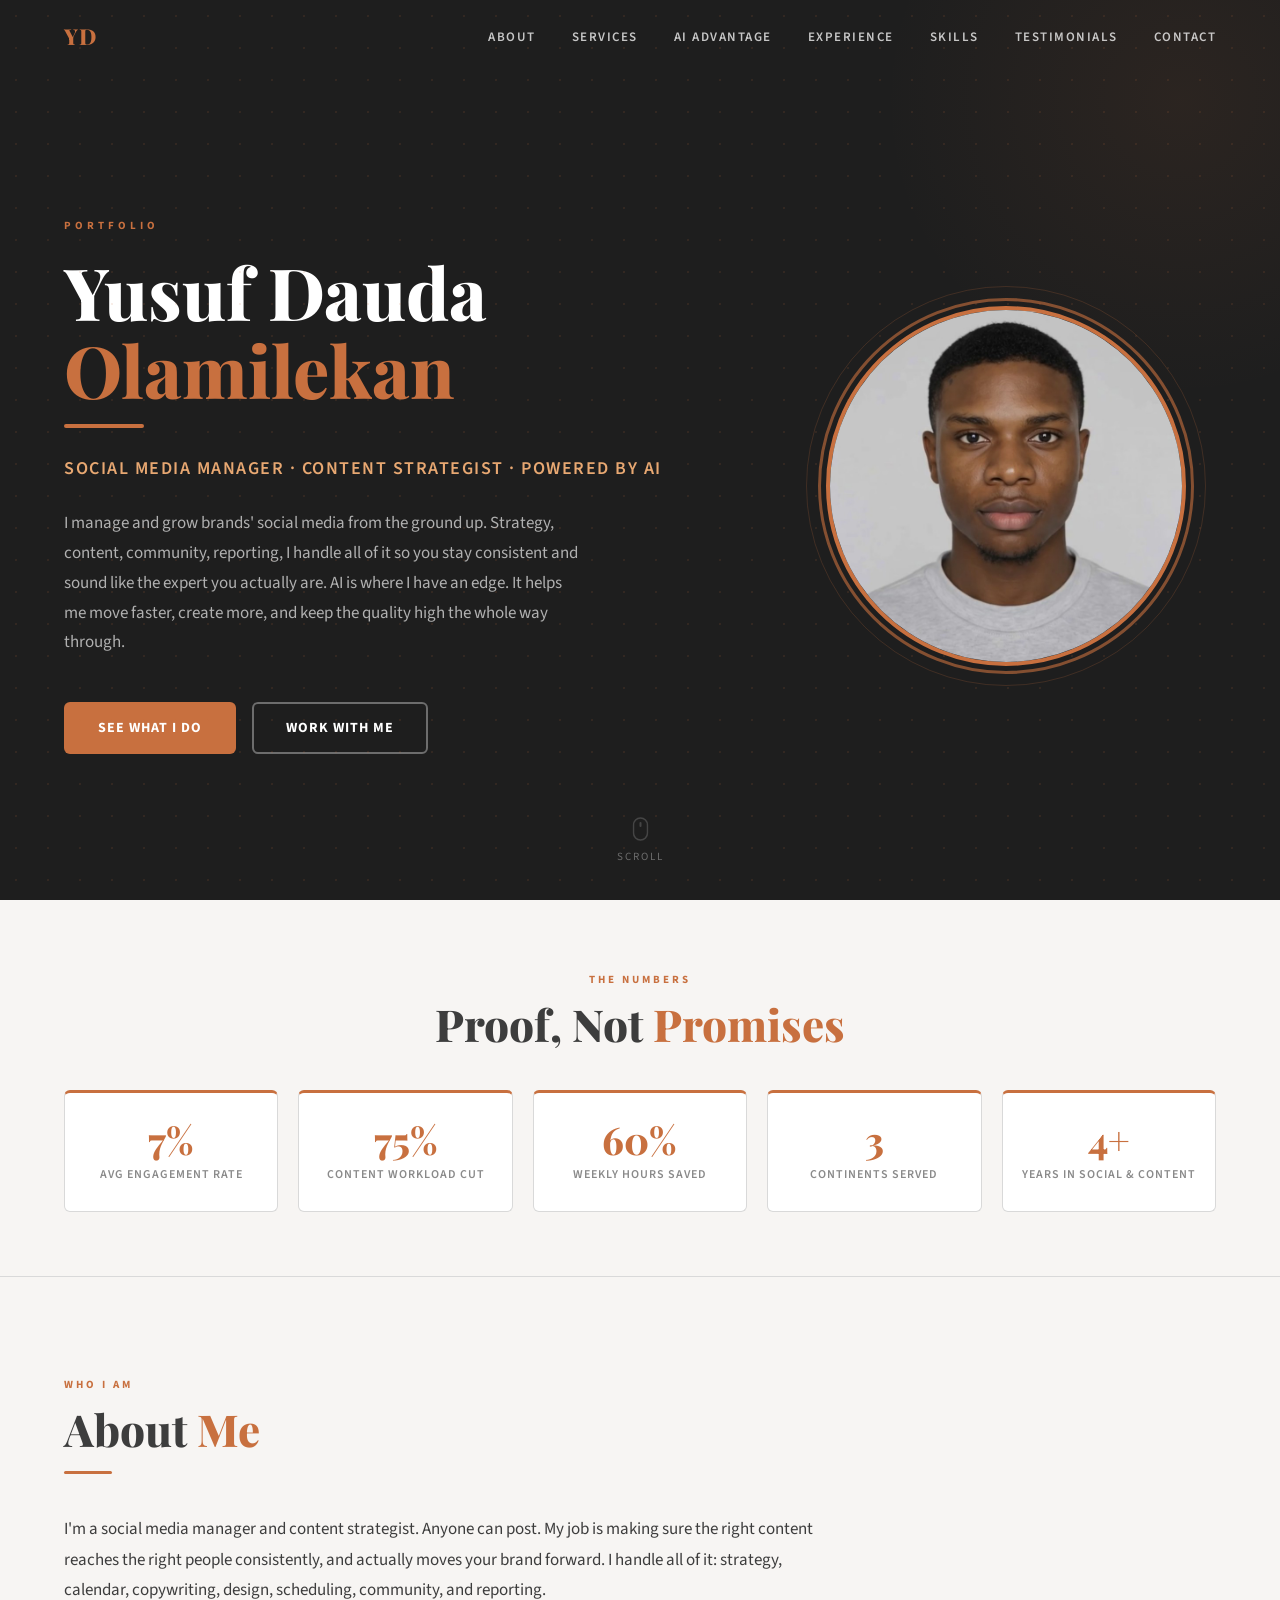
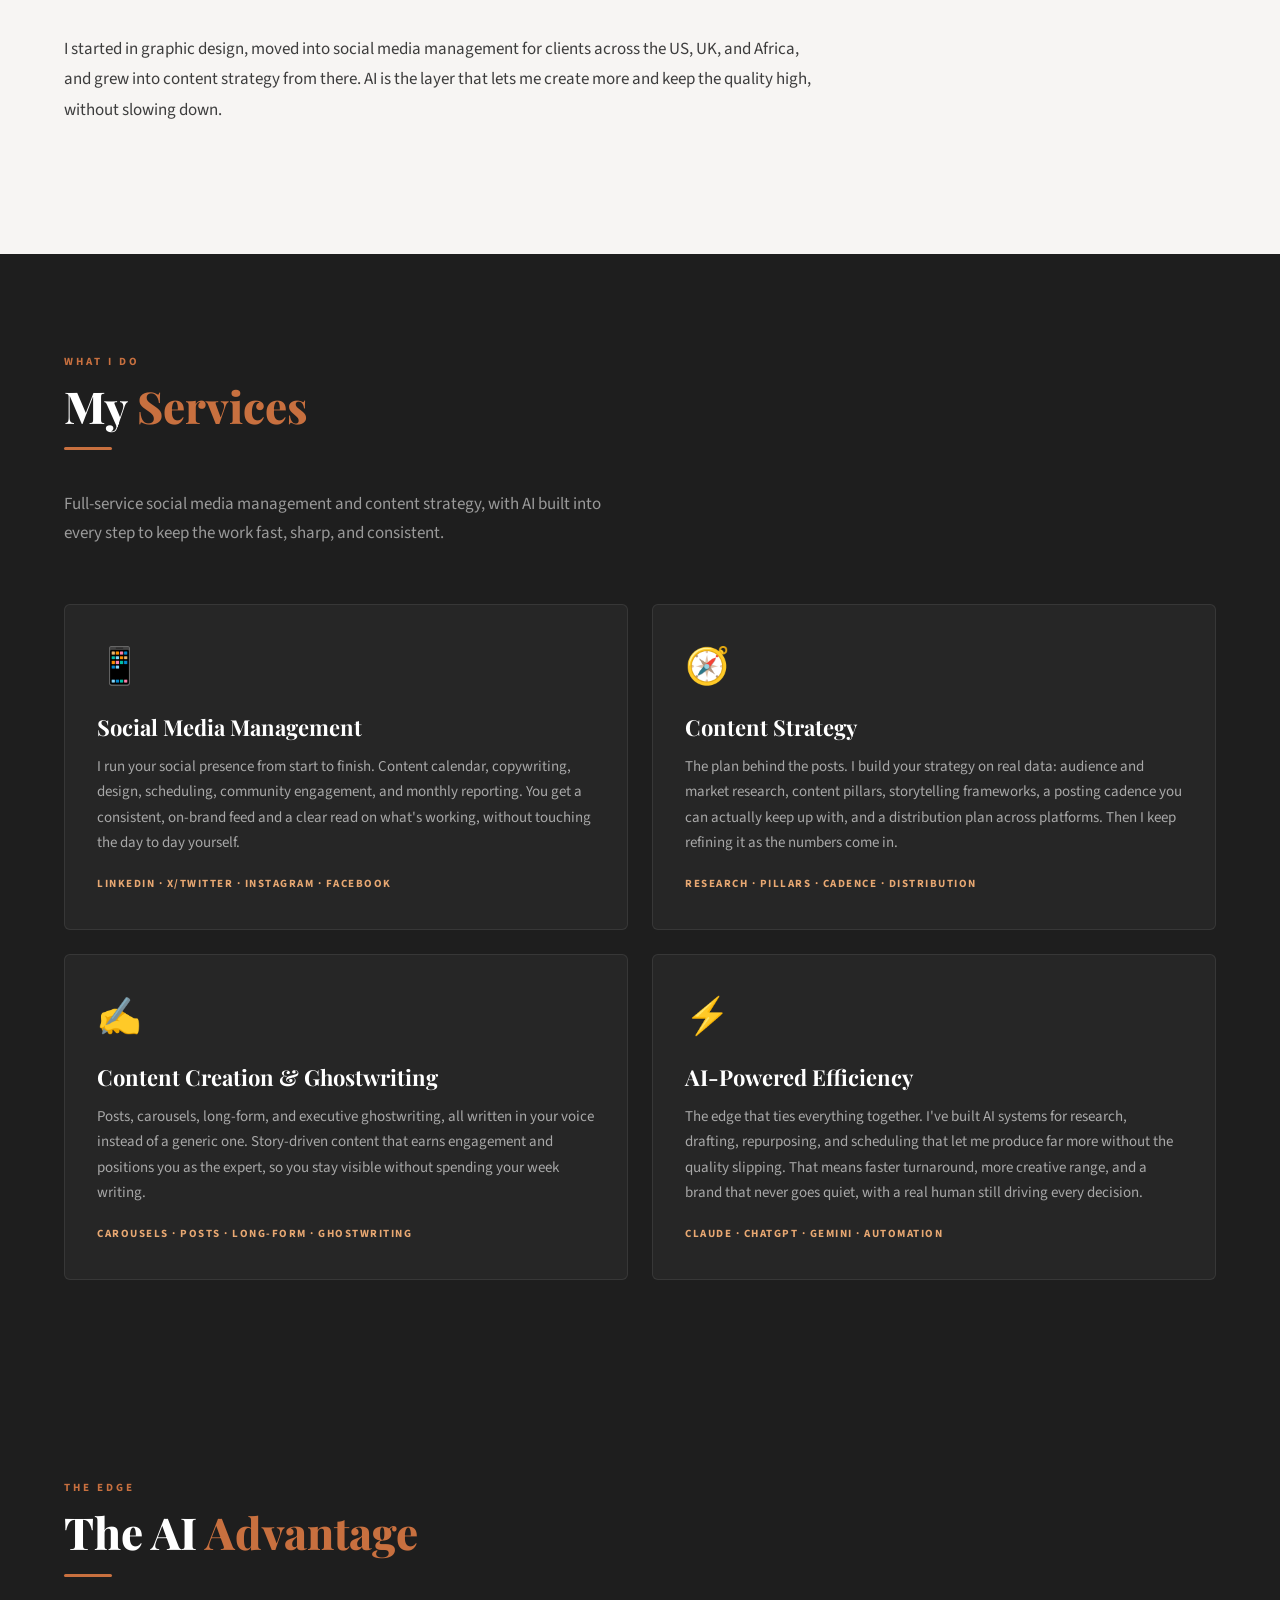
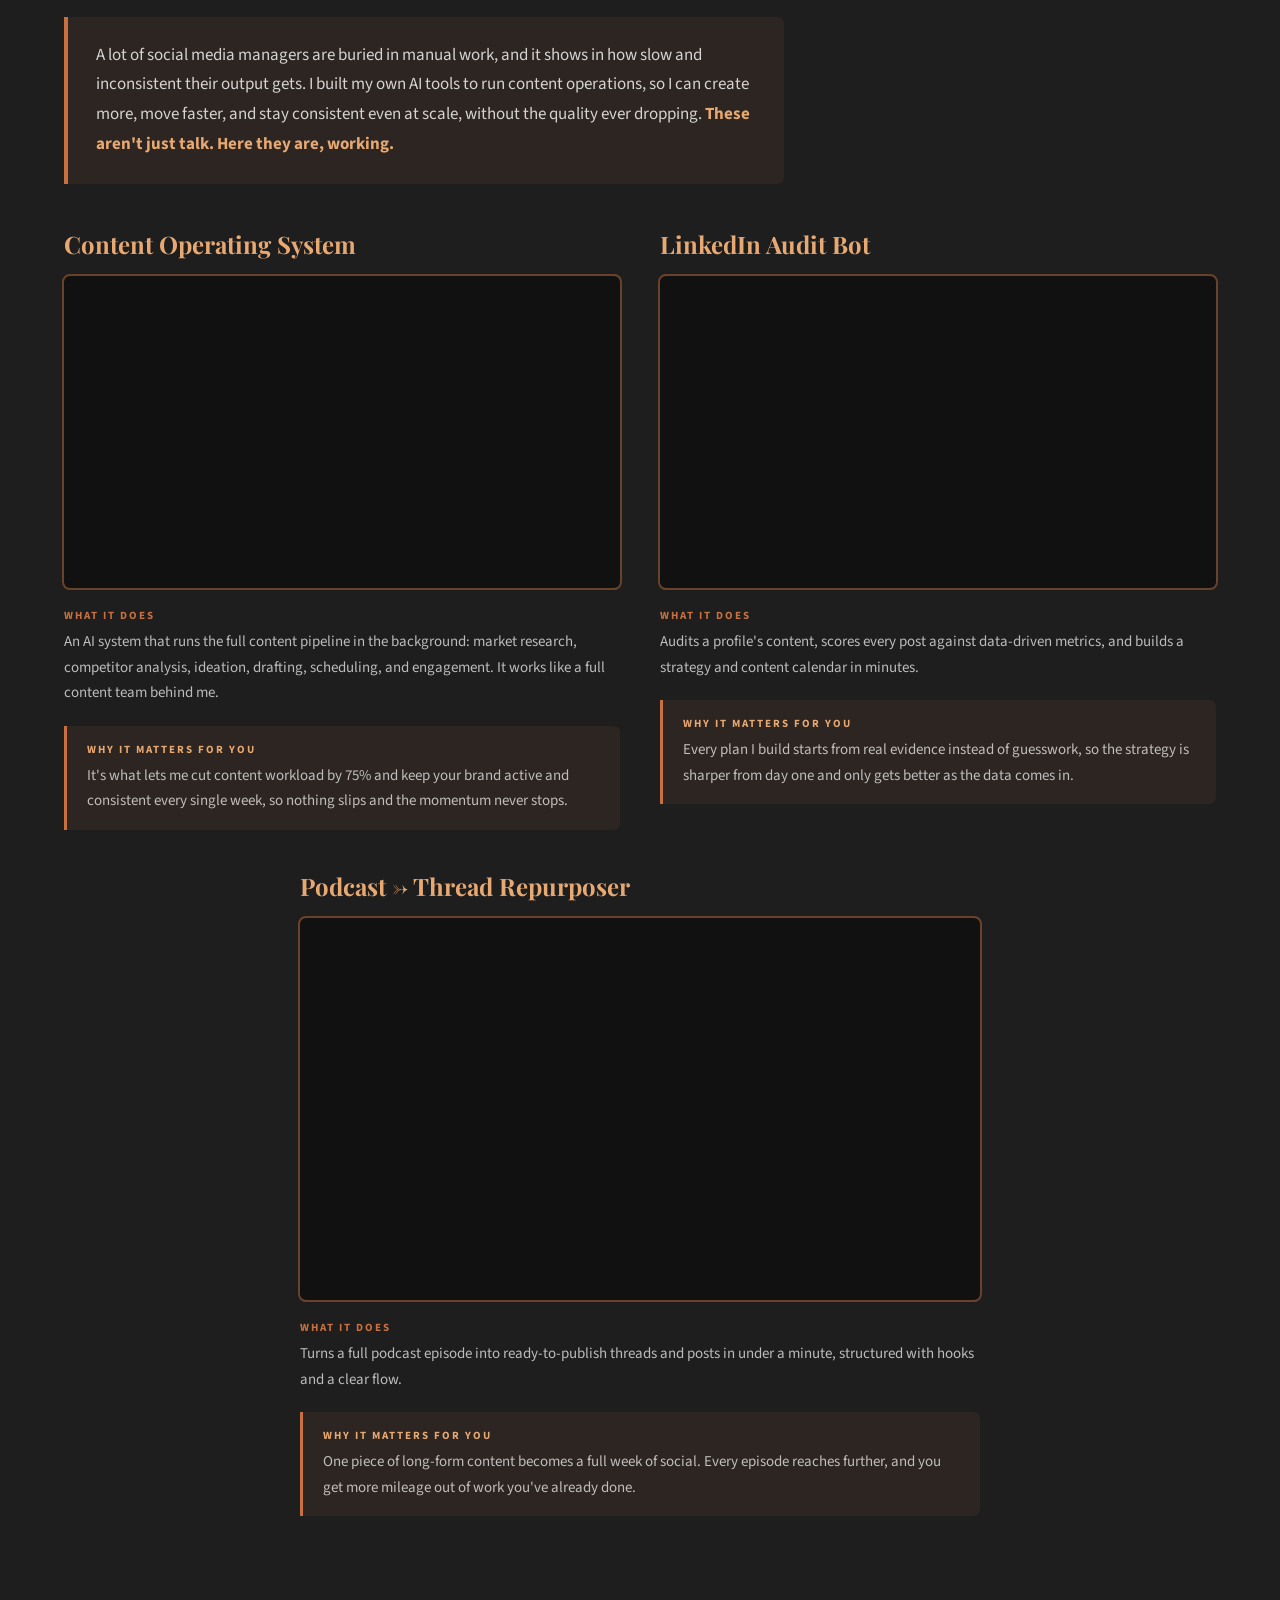
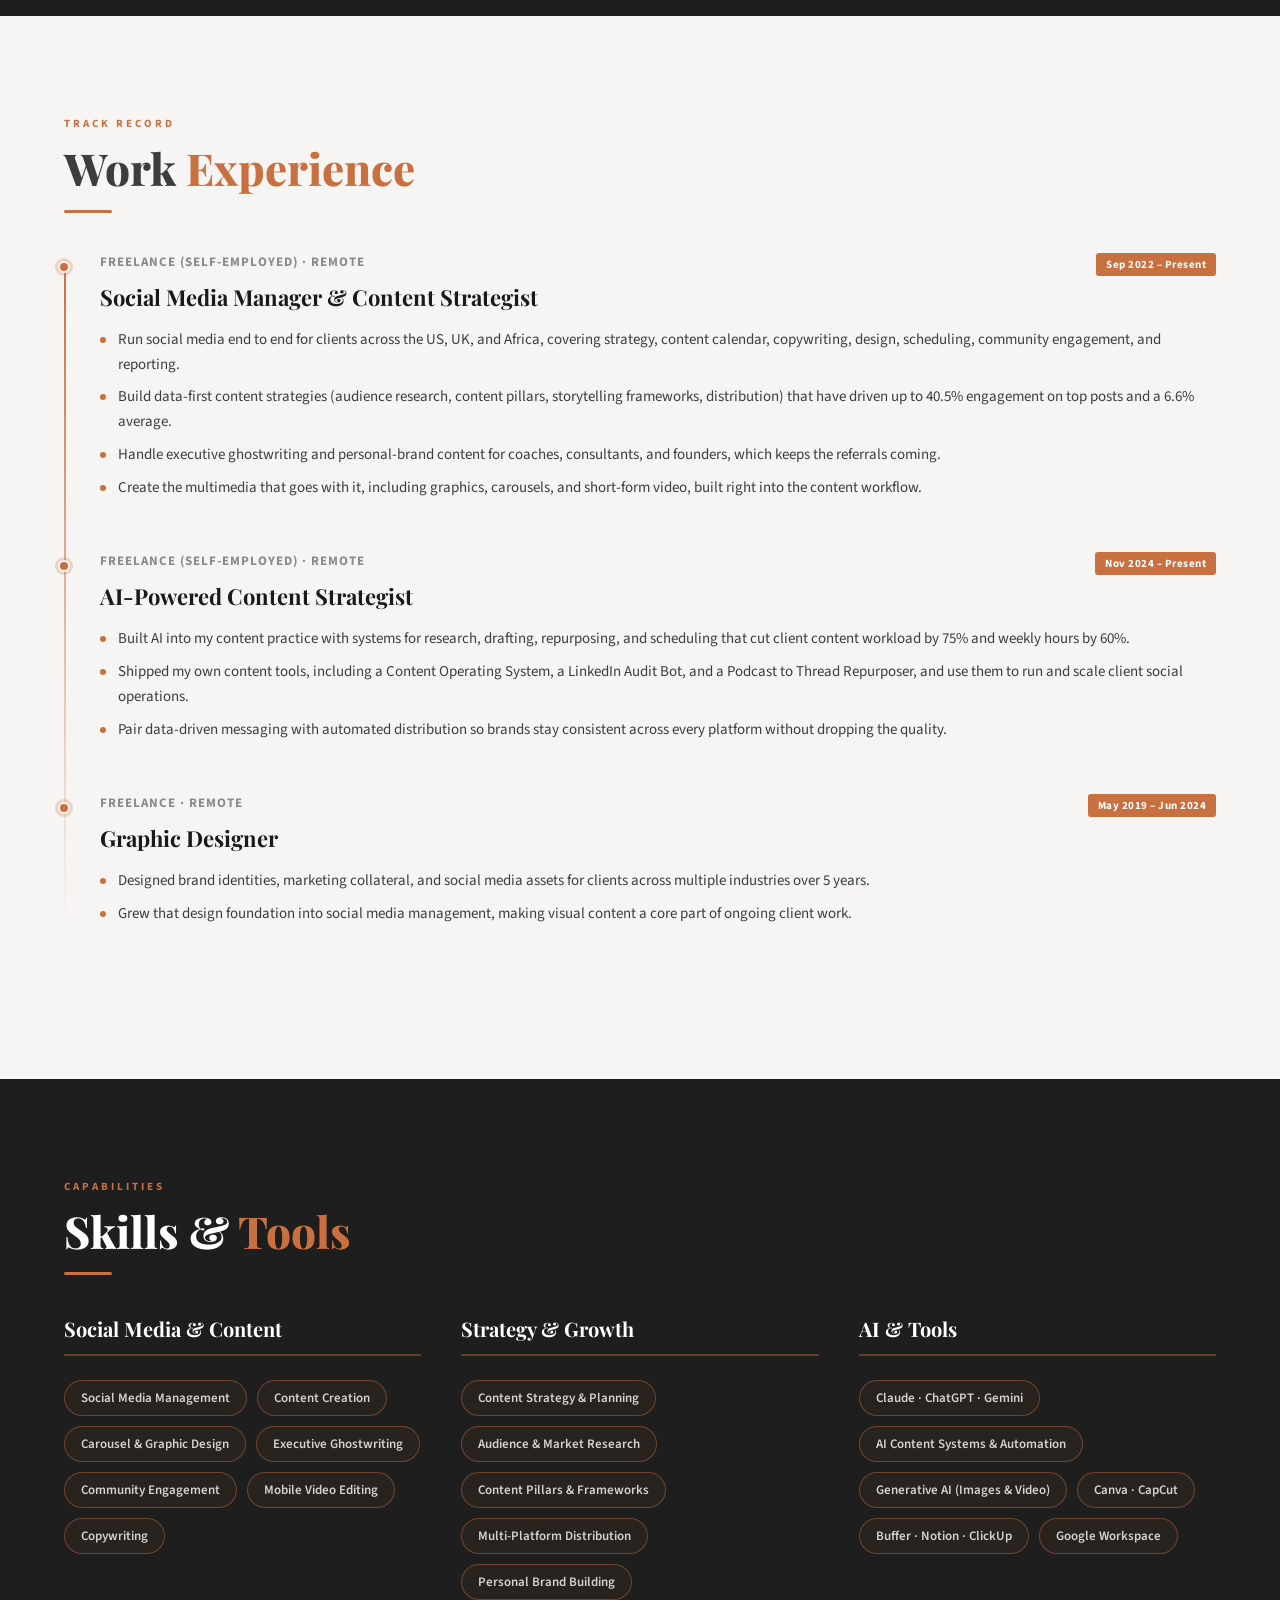
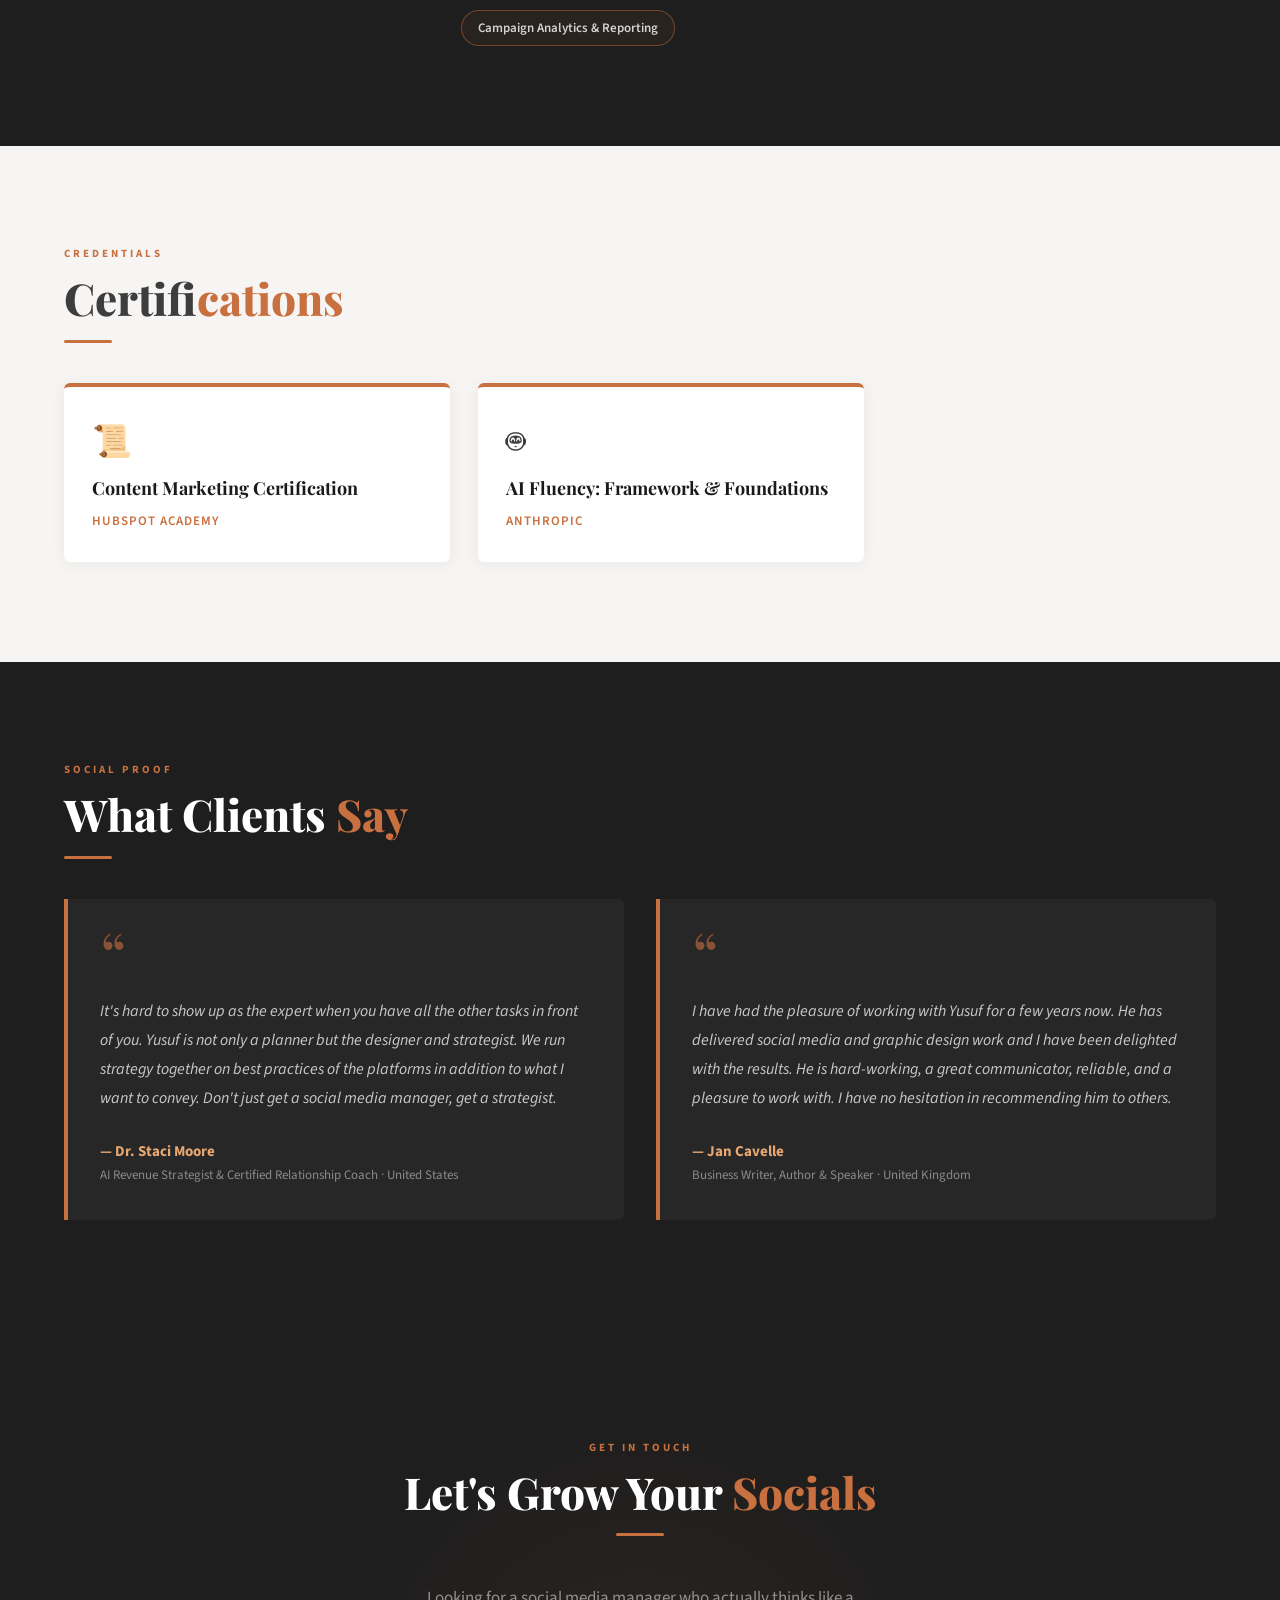
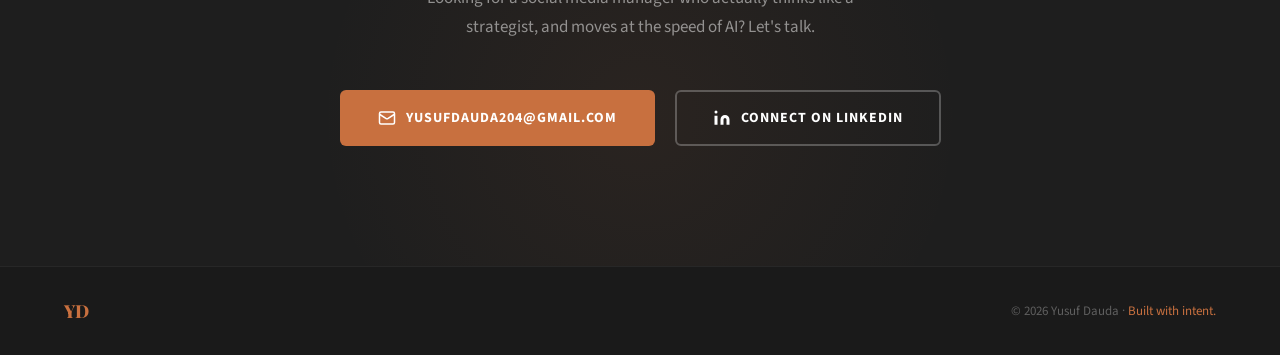
==== smm/index.html @ ff49d6d0 "Add SMM & Content Strategist portfolio variant (/smm) Second, self-contained portfolio that leads wi" ====
<!DOCTYPE html>
<html lang="en">
<head>
  <meta charset="UTF-8" />
  <meta name="viewport" content="width=device-width, initial-scale=1.0" />
  <meta name="description" content="Yusuf Dauda — Social Media Manager &amp; Content Strategist. I manage and grow brands' social media from strategy to content to community. AI is my edge for speed, output, and creativity, without ever cutting corners on quality." />
  <title>Yusuf Dauda — Social Media Manager &amp; Content Strategist</title>

  <!-- Open Graph / Social Media Preview -->
  <!-- TODO: replace <NEW-LINK> with the new Vercel URL once the project is deployed -->
  <meta property="og:type"        content="website" />
  <meta property="og:url"         content="https://<NEW-LINK>.vercel.app/" />
  <meta property="og:title"       content="Yusuf Dauda — Social Media Manager &amp; Content Strategist" />
  <meta property="og:description" content="I manage and grow brands' social media from strategy to content to community. AI is my edge for speed, output, and creativity, without ever cutting corners on quality." />
  <meta property="og:image"       content="https://<NEW-LINK>.vercel.app/assets/img/yusuf-portrait.jpg" />

  <!-- Twitter / X Card -->
  <meta name="twitter:card"        content="summary_large_image" />
  <meta name="twitter:url"         content="https://<NEW-LINK>.vercel.app/" />
  <meta name="twitter:title"       content="Yusuf Dauda — Social Media Manager &amp; Content Strategist" />
  <meta name="twitter:description" content="I manage and grow brands' social media from strategy to content to community. AI is my edge for speed, output, and creativity, without ever cutting corners on quality." />
  <meta name="twitter:image"       content="https://<NEW-LINK>.vercel.app/assets/img/yusuf-portrait.jpg" />

  <link rel="stylesheet" href="css/style.css" />
</head>
<body>

<!-- ================================================================
     NAVIGATION
     ================================================================ -->
<nav class="nav" id="nav">
  <div class="nav__inner">
    <a href="#hero" class="nav__logo">YD</a>

    <ul class="nav__links">
      <li><a href="#about"         data-section="about">About</a></li>
      <li><a href="#services"      data-section="services">Services</a></li>
      <li><a href="#ai-advantage"  data-section="ai-advantage">AI Advantage</a></li>
      <li><a href="#experience"    data-section="experience">Experience</a></li>
      <li><a href="#skills"        data-section="skills">Skills</a></li>
      <li><a href="#testimonials"  data-section="testimonials">Testimonials</a></li>
      <li><a href="#contact"       data-section="contact">Contact</a></li>
    </ul>

    <div class="nav__hamburger" id="hamburger" aria-label="Open menu">
      <span></span><span></span><span></span>
    </div>
  </div>
</nav>

<!-- Mobile nav overlay -->
<div class="nav__mobile" id="mobileNav">
  <a href="#about"        class="mobile-link">About</a>
  <a href="#services"     class="mobile-link">Services</a>
  <a href="#ai-advantage" class="mobile-link">AI Advantage</a>
  <a href="#experience"   class="mobile-link">Experience</a>
  <a href="#skills"       class="mobile-link">Skills</a>
  <a href="#testimonials" class="mobile-link">Testimonials</a>
  <a href="#contact"      class="mobile-link">Contact</a>
</div>


<!-- ================================================================
     HERO
     ================================================================ -->
<section id="hero" class="hero">
  <div class="hero__inner">

    <!-- Text -->
    <div class="hero__text">
      <p class="hero__label">Portfolio</p>

      <h1 class="hero__name">
        Yusuf Dauda<br>
        <span class="accent">Olamilekan</span>
      </h1>
      <span class="hero__name-line"></span>

      <p class="hero__tagline">Social Media Manager &middot; Content Strategist &middot; Powered by AI</p>

      <p class="hero__bio">
        I manage and grow brands' social media from the ground up. Strategy, content,
        community, reporting, I handle all of it so you stay consistent and sound like
        the expert you actually are. AI is where I have an edge. It helps me move faster,
        create more, and keep the quality high the whole way through.
      </p>

      <div class="hero__ctas">
        <a href="#services" class="btn btn--primary">See What I Do</a>
        <a href="#contact"  class="btn btn--outline">Work With Me</a>
      </div>
    </div>

    <!-- Photo -->
    <div class="hero__photo-wrap">
      <div class="hero__photo-ring">
        <img
          src="assets/img/yusuf-portrait.jpg"
          alt="Yusuf Dauda — Social Media Manager &amp; Content Strategist"
          class="hero__photo"
        />
      </div>
    </div>

  </div>

  <!-- Scroll hint -->
  <div class="hero__scroll-hint">
    <svg width="16" height="24" viewBox="0 0 16 24" fill="none">
      <rect x="1" y="1" width="14" height="22" rx="7" stroke="currentColor" stroke-width="1.5"/>
      <rect x="7" y="5" width="2" height="5" rx="1" fill="currentColor"/>
    </svg>
    <span>Scroll</span>
  </div>
</section>


<!-- ================================================================
     RESULTS BAND
     ================================================================ -->
<section class="results-band">
  <div class="container">

    <div class="results-band__intro fade-in">
      <p class="section-label" style="text-align:center;">The Numbers</p>
      <h2 class="section-heading" style="text-align:center;">Proof, Not <span class="accent">Promises</span></h2>
    </div>

    <div class="results-band__grid fade-in delay-1">
      <div class="stat-card">
        <div class="stat-card__number">6.6%</div>
        <div class="stat-card__label">Avg Engagement Rate</div>
      </div>
      <div class="stat-card">
        <div class="stat-card__number">75%</div>
        <div class="stat-card__label">Content Workload Cut</div>
      </div>
      <div class="stat-card">
        <div class="stat-card__number">60%</div>
        <div class="stat-card__label">Weekly Hours Saved</div>
      </div>
      <div class="stat-card">
        <div class="stat-card__number">3</div>
        <div class="stat-card__label">Continents Served</div>
      </div>
      <div class="stat-card">
        <div class="stat-card__number">4+</div>
        <div class="stat-card__label">Years in Social &amp; Content</div>
      </div>
    </div>

  </div>
</section>


<!-- ================================================================
     ABOUT ME
     ================================================================ -->
<section id="about" class="section section--light">
  <div class="container">

    <p class="section-label fade-in">Who I Am</p>
    <h2 class="section-heading fade-in delay-1">About <span class="accent">Me</span></h2>
    <div class="accent-rule fade-in delay-2"></div>

    <div class="about__intro fade-in delay-1">
      <p class="about__bio">
        I'm a social media manager and content strategist. Anyone can post. My job is making sure
        the right content reaches the right people consistently, and actually moves your brand
        forward. I handle all of it: strategy, calendar, copywriting, design, scheduling, community,
        and reporting.
      </p>
      <p class="about__bio">
        I started in graphic design, moved into social media management for clients across the US,
        UK, and Africa, and grew into content strategy from there. AI is the layer that lets me
        create more and keep the quality high, without slowing down.
      </p>
    </div>
  </div>
</section>


<!-- ================================================================
     SERVICES
     ================================================================ -->
<section id="services" class="section section--dark">
  <div class="container">

    <p class="section-label fade-in">What I Do</p>
    <h2 class="section-heading fade-in delay-1">My <span class="accent">Services</span></h2>
    <div class="accent-rule fade-in delay-2"></div>
    <p class="section-subhead fade-in delay-2">
      Full-service social media management and content strategy, with AI built into every step
      to keep the work fast, sharp, and consistent.
    </p>

    <div class="services__grid">

      <div class="service-card fade-in delay-1">
        <span class="service-card__icon">📱</span>
        <h3 class="service-card__title">Social Media Management</h3>
        <p class="service-card__desc">
          I run your social presence from start to finish. Content calendar, copywriting, design,
          scheduling, community engagement, and monthly reporting. You get a consistent, on-brand
          feed and a clear read on what's working, without touching the day to day yourself.
        </p>
        <span class="service-card__tag">LinkedIn · X/Twitter · Instagram · Facebook</span>
      </div>

      <div class="service-card fade-in delay-2">
        <span class="service-card__icon">🧭</span>
        <h3 class="service-card__title">Content Strategy</h3>
        <p class="service-card__desc">
          The plan behind the posts. I build your strategy on real data: audience and market
          research, content pillars, storytelling frameworks, a posting cadence you can actually
          keep up with, and a distribution plan across platforms. Then I keep refining it as the
          numbers come in.
        </p>
        <span class="service-card__tag">Research · Pillars · Cadence · Distribution</span>
      </div>

      <div class="service-card fade-in delay-3">
        <span class="service-card__icon">✍️</span>
        <h3 class="service-card__title">Content Creation &amp; Ghostwriting</h3>
        <p class="service-card__desc">
          Posts, carousels, long-form, and executive ghostwriting, all written in your voice
          instead of a generic one. Story-driven content that earns engagement and positions you
          as the expert, so you stay visible without spending your week writing.
        </p>
        <span class="service-card__tag">Carousels · Posts · Long-Form · Ghostwriting</span>
      </div>

      <div class="service-card fade-in delay-4">
        <span class="service-card__icon">⚡</span>
        <h3 class="service-card__title">AI-Powered Efficiency</h3>
        <p class="service-card__desc">
          The edge that ties everything together. I've built AI systems for research, drafting,
          repurposing, and scheduling that let me produce far more without the quality slipping.
          That means faster turnaround, more creative range, and a brand that never goes quiet,
          with a real human still driving every decision.
        </p>
        <span class="service-card__tag">Claude · ChatGPT · Gemini · Automation</span>
      </div>

    </div>
  </div>
</section>


<!-- ================================================================
     AI ADVANTAGE
     ================================================================ -->
<section id="ai-advantage" class="section section--dark">
  <div class="container">

    <p class="section-label fade-in">The Edge</p>
    <h2 class="section-heading fade-in delay-1">The AI <span class="accent">Advantage</span></h2>
    <div class="accent-rule fade-in delay-2"></div>

    <div class="ai-advantage__lead fade-in delay-2">
      <p>
        A lot of social media managers are buried in manual work, and it shows in how slow and
        inconsistent their output gets. I built my own AI tools to run content operations, so I can
        create more, move faster, and stay consistent even at scale, without the quality ever
        dropping. <strong>These aren't just talk. Here they are, working.</strong>
      </p>
    </div>

    <div class="demos__grid">

      <!-- Content Operating System -->
      <div class="demo-block fade-in delay-1">
        <h3 class="demo-block__title">Content Operating System</h3>
        <div class="demo-block__video">
          <iframe
            src="https://www.youtube.com/embed/sa05gxpRIug?rel=0&modestbranding=1&playsinline=1"
            title="Content Operating System"
            frameborder="0"
            allow="accelerometer; autoplay; clipboard-write; encrypted-media; gyroscope; picture-in-picture"
            allowfullscreen
          ></iframe>
        </div>
        <div class="demo-block__meta">
          <p class="demo-block__desc-label">What It Does</p>
          <p class="demo-block__desc">
            An AI system that runs the full content pipeline in the background: market research,
            competitor analysis, ideation, drafting, scheduling, and engagement. It works like a
            full content team behind me.
          </p>
          <div class="demo-block__problem">
            <p class="demo-block__problem-label">Why It Matters For You</p>
            <p class="demo-block__problem-text">
              It's what lets me cut content workload by 75% and keep your brand active and consistent
              every single week, so nothing slips and the momentum never stops.
            </p>
          </div>
        </div>
      </div>

      <!-- LinkedIn Audit Bot -->
      <div class="demo-block fade-in delay-2">
        <h3 class="demo-block__title">LinkedIn Audit Bot</h3>
        <div class="demo-block__video">
          <iframe
            src="https://www.youtube.com/embed/e-5zwps-hVA?rel=0&modestbranding=1&playsinline=1"
            title="LinkedIn Audit Bot"
            frameborder="0"
            allow="accelerometer; autoplay; clipboard-write; encrypted-media; gyroscope; picture-in-picture"
            allowfullscreen
          ></iframe>
        </div>
        <div class="demo-block__meta">
          <p class="demo-block__desc-label">What It Does</p>
          <p class="demo-block__desc">
            Audits a profile's content, scores every post against data-driven metrics, and builds a
            strategy and content calendar in minutes.
          </p>
          <div class="demo-block__problem">
            <p class="demo-block__problem-label">Why It Matters For You</p>
            <p class="demo-block__problem-text">
              Every plan I build starts from real evidence instead of guesswork, so the strategy is
              sharper from day one and only gets better as the data comes in.
            </p>
          </div>
        </div>
      </div>

      <!-- Podcast to Thread Repurposer -->
      <div class="demo-block fade-in delay-3">
        <h3 class="demo-block__title">Podcast → Thread Repurposer</h3>
        <div class="demo-block__video">
          <iframe
            src="https://www.youtube.com/embed/GNz0ypk9LZA?rel=0&modestbranding=1&playsinline=1"
            title="Podcast to Thread Repurposer"
            frameborder="0"
            allow="accelerometer; autoplay; clipboard-write; encrypted-media; gyroscope; picture-in-picture"
            allowfullscreen
          ></iframe>
        </div>
        <div class="demo-block__meta">
          <p class="demo-block__desc-label">What It Does</p>
          <p class="demo-block__desc">
            Turns a full podcast episode into ready-to-publish threads and posts in under a minute,
            structured with hooks and a clear flow.
          </p>
          <div class="demo-block__problem">
            <p class="demo-block__problem-label">Why It Matters For You</p>
            <p class="demo-block__problem-text">
              One piece of long-form content becomes a full week of social. Every episode reaches
              further, and you get more mileage out of work you've already done.
            </p>
          </div>
        </div>
      </div>

    </div>
  </div>
</section>


<!-- ================================================================
     EXPERIENCE
     ================================================================ -->
<section id="experience" class="section section--light">
  <div class="container">

    <p class="section-label fade-in">Track Record</p>
    <h2 class="section-heading fade-in delay-1">Work <span class="accent">Experience</span></h2>
    <div class="accent-rule fade-in delay-2"></div>

    <div class="experience__timeline">

      <!-- Social Media Manager & Content Strategist -->
      <div class="exp-item fade-in delay-1">
        <div class="exp-item__header">
          <span class="exp-item__company">Freelance (Self-Employed) &middot; Remote</span>
          <span class="exp-item__date">Sep 2022 – Present</span>
        </div>
        <h3 class="exp-item__role">Social Media Manager &amp; Content Strategist</h3>
        <ul class="exp-item__bullets">
          <li>Run social media end to end for clients across the US, UK, and Africa, covering strategy, content calendar, copywriting, design, scheduling, community engagement, and reporting.</li>
          <li>Build data-first content strategies (audience research, content pillars, storytelling frameworks, distribution) that have driven up to 40.5% engagement on top posts and a 6.6% average.</li>
          <li>Handle executive ghostwriting and personal-brand content for coaches, consultants, and founders, which keeps the referrals coming.</li>
          <li>Create the multimedia that goes with it, including graphics, carousels, and short-form video, built right into the content workflow.</li>
        </ul>
      </div>

      <!-- Content Strategist (AI-Powered) -->
      <div class="exp-item fade-in delay-2">
        <div class="exp-item__header">
          <span class="exp-item__company">Freelance (Self-Employed) &middot; Remote</span>
          <span class="exp-item__date">Nov 2024 – Present</span>
        </div>
        <h3 class="exp-item__role">AI-Powered Content Strategist</h3>
        <ul class="exp-item__bullets">
          <li>Built AI into my content practice with systems for research, drafting, repurposing, and scheduling that cut client content workload by 75% and weekly hours by 60%.</li>
          <li>Shipped my own content tools, including a Content Operating System, a LinkedIn Audit Bot, and a Podcast to Thread Repurposer, and use them to run and scale client social operations.</li>
          <li>Pair data-driven messaging with automated distribution so brands stay consistent across every platform without dropping the quality.</li>
        </ul>
      </div>

      <!-- Graphic Designer -->
      <div class="exp-item fade-in delay-3">
        <div class="exp-item__header">
          <span class="exp-item__company">Freelance &middot; Remote</span>
          <span class="exp-item__date">May 2019 – Jun 2024</span>
        </div>
        <h3 class="exp-item__role">Graphic Designer</h3>
        <ul class="exp-item__bullets">
          <li>Designed brand identities, marketing collateral, and social media assets for clients across multiple industries over 5 years.</li>
          <li>Grew that design foundation into social media management, making visual content a core part of ongoing client work.</li>
        </ul>
      </div>

    </div>
  </div>
</section>


<!-- ================================================================
     SKILLS
     ================================================================ -->
<section id="skills" class="section section--dark">
  <div class="container">

    <p class="section-label fade-in">Capabilities</p>
    <h2 class="section-heading fade-in delay-1">Skills &amp; <span class="accent">Tools</span></h2>
    <div class="accent-rule fade-in delay-2"></div>

    <div class="skills__grid">

      <div class="fade-in delay-1">
        <h3 class="skills__panel-title">Social Media &amp; Content</h3>
        <div class="skills__chips">
          <span class="chip">Social Media Management</span>
          <span class="chip">Content Creation</span>
          <span class="chip">Carousel &amp; Graphic Design</span>
          <span class="chip">Executive Ghostwriting</span>
          <span class="chip">Community Engagement</span>
          <span class="chip">Mobile Video Editing</span>
          <span class="chip">Copywriting</span>
        </div>
      </div>

      <div class="fade-in delay-2">
        <h3 class="skills__panel-title">Strategy &amp; Growth</h3>
        <div class="skills__chips">
          <span class="chip">Content Strategy &amp; Planning</span>
          <span class="chip">Audience &amp; Market Research</span>
          <span class="chip">Content Pillars &amp; Frameworks</span>
          <span class="chip">Multi-Platform Distribution</span>
          <span class="chip">Personal Brand Building</span>
          <span class="chip">Campaign Analytics &amp; Reporting</span>
        </div>
      </div>

      <div class="fade-in delay-3">
        <h3 class="skills__panel-title">AI &amp; Tools</h3>
        <div class="skills__chips">
          <span class="chip">Claude · ChatGPT · Gemini</span>
          <span class="chip">AI Content Systems &amp; Automation</span>
          <span class="chip">Generative AI (Images &amp; Video)</span>
          <span class="chip">Canva · CapCut</span>
          <span class="chip">Buffer · Notion · ClickUp</span>
          <span class="chip">Google Workspace</span>
        </div>
      </div>

    </div>
  </div>
</section>


<!-- ================================================================
     CERTIFICATIONS
     ================================================================ -->
<section id="certifications" class="section section--light">
  <div class="container">

    <p class="section-label fade-in">Credentials</p>
    <h2 class="section-heading fade-in delay-1">Certifi<span class="accent">cations</span></h2>
    <div class="accent-rule fade-in delay-2"></div>

    <div class="certs__grid">

      <div class="cert-card fade-in delay-1">
        <div class="cert-card__icon">📜</div>
        <h3 class="cert-card__name">Content Marketing Certification</h3>
        <p class="cert-card__org">HubSpot Academy</p>
      </div>

      <div class="cert-card fade-in delay-2">
        <div class="cert-card__icon">🤖</div>
        <h3 class="cert-card__name">AI Fluency: Framework &amp; Foundations</h3>
        <p class="cert-card__org">Anthropic</p>
      </div>

    </div>
  </div>
</section>


<!-- ================================================================
     TESTIMONIALS
     ================================================================ -->
<section id="testimonials" class="section section--dark">
  <div class="container">

    <p class="section-label fade-in">Social Proof</p>
    <h2 class="section-heading fade-in delay-1">What Clients <span class="accent">Say</span></h2>
    <div class="accent-rule fade-in delay-2"></div>

    <div class="testimonials__grid">

      <div class="testimonial-card fade-in delay-1">
        <span class="testimonial-card__quote-mark">&ldquo;</span>
        <p class="testimonial-card__text">
          It's hard to show up as the expert when you have all the other tasks in front of you.
          Yusuf is not only a planner but the designer and strategist. We run strategy together on
          best practices of the platforms in addition to what I want to convey. Don't just get a
          social media manager, get a strategist.
        </p>
        <p class="testimonial-card__author">— Dr. Staci Moore</p>
        <p class="testimonial-card__role">AI Revenue Strategist &amp; Certified Relationship Coach &middot; United States</p>
      </div>

      <div class="testimonial-card fade-in delay-2">
        <span class="testimonial-card__quote-mark">&ldquo;</span>
        <p class="testimonial-card__text">
          I have had the pleasure of working with Yusuf for a few years now. He has delivered social
          media and graphic design work and I have been delighted with the results. He is hard-working,
          a great communicator, reliable, and a pleasure to work with. I have no hesitation in
          recommending him to others.
        </p>
        <p class="testimonial-card__author">— Jan Cavelle</p>
        <p class="testimonial-card__role">Business Writer, Author &amp; Speaker &middot; United Kingdom</p>
      </div>

    </div>
  </div>
</section>


<!-- ================================================================
     CONTACT
     ================================================================ -->
<section id="contact" class="contact">
  <div class="container">

    <p class="section-label fade-in" style="text-align:center;">Get In Touch</p>
    <h2 class="section-heading fade-in delay-1" style="text-align:center; color: var(--white);">
      Let's Grow Your <span class="accent">Socials</span>
    </h2>
    <div class="accent-rule fade-in delay-2" style="margin: 0 auto 48px;"></div>

    <p class="contact__sub fade-in delay-2">
      Looking for a social media manager who actually thinks like a strategist, and moves at the
      speed of AI? Let's talk.
    </p>

    <div class="contact__buttons fade-in delay-3">
      <a href="mailto:yusufdauda204@gmail.com" class="contact__btn contact__btn--email">
        <svg width="18" height="18" viewBox="0 0 24 24" fill="none" stroke="currentColor" stroke-width="2">
          <rect x="2" y="4" width="20" height="16" rx="2"/>
          <path d="m22 7-8.97 5.7a1.94 1.94 0 0 1-2.06 0L2 7"/>
        </svg>
        yusufdauda204@gmail.com
      </a>
      <a href="https://www.linkedin.com/in/yusuf-dauda-3b220722a/" target="_blank" rel="noopener noreferrer" class="contact__btn contact__btn--linkedin">
        <svg width="18" height="18" viewBox="0 0 24 24" fill="currentColor">
          <path d="M16 8a6 6 0 0 1 6 6v7h-4v-7a2 2 0 0 0-2-2 2 2 0 0 0-2 2v7h-4v-7a6 6 0 0 1 6-6z"/>
          <rect x="2" y="9" width="4" height="12"/>
          <circle cx="4" cy="4" r="2"/>
        </svg>
        Connect on LinkedIn
      </a>
    </div>

  </div>
</section>


<!-- ================================================================
     FOOTER
     ================================================================ -->
<footer class="footer">
  <div class="container">
    <div class="footer__inner">
      <span class="footer__logo">YD</span>
      <p class="footer__copy">
        &copy; 2026 Yusuf Dauda &middot; <span>Built with intent.</span>
      </p>
    </div>
  </div>
</footer>


<script src="js/main.js"></script>
</body>
</html>
---- smm/css/style.css ----
/* ================================================================
   DAUDA YUSUF OLAMILEKAN — SMM & CONTENT STRATEGIST PORTFOLIO
   style.css  (shares the design system of the main portfolio)
   ================================================================ */

/* ── GOOGLE FONTS ─────────────────────────────────────────────── */
@import url('https://fonts.googleapis.com/css2?family=Playfair+Display:ital,wght@0,400;0,600;0,700;0,800;1,400&family=Source+Sans+Pro:wght@300;400;600;700&display=swap');

/* ── VARIABLES ────────────────────────────────────────────────── */
:root {
  --accent:       #C8703F;
  --accent-light: #E8A872;
  --accent-pale:  #FFF5ED;
  --accent-dark:  #8B4D2A;
  --black:        #1A1A1A;
  --dark:         #2D2D2D;
  --sidebar-bg:   #1E1E1E;
  --bg-light:     #F7F5F3;
  --body-text:    #3D3D3D;
  --muted:        #8A8A8A;
  --rule:         #D9D9D9;
  --white:        #FFFFFF;

  --font-heading: 'Playfair Display', serif;
  --font-body:    'Source Sans Pro', sans-serif;

  --nav-h:        72px;
  --container:    1160px;
  --radius:       6px;
  --transition:   0.3s ease;
}

/* ── RESET & BASE ─────────────────────────────────────────────── */
*, *::before, *::after { margin: 0; padding: 0; box-sizing: border-box; }

html { scroll-behavior: smooth; font-size: 16px; }

body {
  font-family: var(--font-body);
  color: var(--body-text);
  background: var(--bg-light);
  -webkit-font-smoothing: antialiased;
  overflow-x: hidden;
}

img { display: block; max-width: 100%; }
a  { text-decoration: none; color: inherit; }
ul { list-style: none; }

/* ── CONTAINER ────────────────────────────────────────────────── */
.container {
  width: 90%;
  max-width: var(--container);
  margin: 0 auto;
}

/* ── SECTION WRAPPER ──────────────────────────────────────────── */
.section { padding: 100px 0; }
.section--dark { background: var(--sidebar-bg); color: var(--white); }
.section--light { background: var(--bg-light); color: var(--body-text); }

/* ── SECTION LABEL (overline) ─────────────────────────────────── */
.section-label {
  font-family: var(--font-body);
  font-size: 11px;
  font-weight: 700;
  letter-spacing: 3px;
  text-transform: uppercase;
  color: var(--accent);
  margin-bottom: 12px;
}

/* ── SECTION HEADING ──────────────────────────────────────────── */
.section-heading {
  font-family: var(--font-heading);
  font-size: clamp(28px, 4vw, 44px);
  font-weight: 800;
  line-height: 1.15;
  color: inherit;
  margin-bottom: 16px;
}

.section-heading .accent { color: var(--accent); }

.section-subhead {
  font-size: 17px;
  line-height: 1.7;
  color: var(--muted);
  max-width: 560px;
  margin-bottom: 56px;
}

.section--dark .section-subhead { color: #9A9A9A; }

/* ── ACCENT RULE ──────────────────────────────────────────────── */
.accent-rule {
  width: 48px;
  height: 3px;
  background: var(--accent);
  border-radius: 2px;
  margin-bottom: 40px;
}

/* ── FADE-IN ANIMATION ────────────────────────────────────────── */
.fade-in {
  opacity: 0;
  transform: translateY(28px);
  transition: opacity 0.65s ease, transform 0.65s ease;
}
.fade-in.is-visible {
  opacity: 1;
  transform: translateY(0);
}
.fade-in.delay-1 { transition-delay: 0.1s; }
.fade-in.delay-2 { transition-delay: 0.2s; }
.fade-in.delay-3 { transition-delay: 0.3s; }
.fade-in.delay-4 { transition-delay: 0.4s; }

/* ================================================================
   NAVIGATION
   ================================================================ */
.nav {
  position: fixed;
  top: 0; left: 0; right: 0;
  z-index: 1000;
  height: var(--nav-h);
  display: flex;
  align-items: center;
  background: transparent;
  transition: background var(--transition), box-shadow var(--transition), height var(--transition);
}

.nav.scrolled {
  background: rgba(18, 18, 18, 0.97);
  backdrop-filter: blur(12px);
  box-shadow: 0 2px 24px rgba(0,0,0,0.3);
  height: 60px;
}

.nav__inner {
  width: 90%;
  max-width: var(--container);
  margin: 0 auto;
  display: flex;
  align-items: center;
  justify-content: space-between;
}

.nav__logo {
  font-family: var(--font-heading);
  font-size: 22px;
  font-weight: 800;
  color: var(--accent);
  letter-spacing: 1px;
}

.nav__links {
  display: flex;
  align-items: center;
  gap: 36px;
}

.nav__links a {
  font-size: 13px;
  font-weight: 600;
  letter-spacing: 1.5px;
  text-transform: uppercase;
  color: rgba(255,255,255,0.75);
  position: relative;
  transition: color var(--transition);
}

.nav__links a::after {
  content: '';
  position: absolute;
  bottom: -4px; left: 0;
  width: 0; height: 2px;
  background: var(--accent);
  transition: width var(--transition);
}

.nav__links a:hover,
.nav__links a.active {
  color: var(--white);
}

.nav__links a:hover::after,
.nav__links a.active::after {
  width: 100%;
}

/* Hamburger */
.nav__hamburger {
  display: none;
  flex-direction: column;
  gap: 5px;
  cursor: pointer;
  padding: 4px;
}
.nav__hamburger span {
  display: block;
  width: 24px; height: 2px;
  background: var(--white);
  border-radius: 2px;
  transition: var(--transition);
}
.nav__hamburger.open span:nth-child(1) { transform: translateY(7px) rotate(45deg); }
.nav__hamburger.open span:nth-child(2) { opacity: 0; }
.nav__hamburger.open span:nth-child(3) { transform: translateY(-7px) rotate(-45deg); }

/* Mobile nav drawer */
.nav__mobile {
  display: none;
  position: fixed;
  top: 0; left: 0; right: 0; bottom: 0;
  background: rgba(18,18,18,0.98);
  z-index: 999;
  flex-direction: column;
  align-items: center;
  justify-content: center;
  gap: 40px;
  opacity: 0;
  pointer-events: none;
  transition: opacity 0.3s ease;
}
.nav__mobile.open {
  opacity: 1;
  pointer-events: all;
}
.nav__mobile a {
  font-family: var(--font-heading);
  font-size: 28px;
  font-weight: 700;
  color: var(--white);
  transition: color var(--transition);
}
.nav__mobile a:hover { color: var(--accent); }

/* ================================================================
   HERO
   ================================================================ */
.hero {
  min-height: 100vh;
  background: var(--sidebar-bg);
  display: flex;
  align-items: center;
  position: relative;
  overflow: hidden;
}

/* dot-grid texture */
.hero::before {
  content: '';
  position: absolute;
  inset: 0;
  background-image: radial-gradient(circle, rgba(200,112,63,0.12) 1px, transparent 1px);
  background-size: 32px 32px;
  pointer-events: none;
}

/* accent glow blob */
.hero::after {
  content: '';
  position: absolute;
  top: -200px; right: -200px;
  width: 600px; height: 600px;
  background: radial-gradient(circle, rgba(200,112,63,0.08) 0%, transparent 70%);
  pointer-events: none;
}

.hero__inner {
  width: 90%;
  max-width: var(--container);
  margin: 0 auto;
  display: grid;
  grid-template-columns: 1fr 420px;
  align-items: center;
  gap: 64px;
  padding-top: var(--nav-h);
}

.hero__label {
  font-size: 11px;
  font-weight: 700;
  letter-spacing: 4px;
  text-transform: uppercase;
  color: var(--accent);
  margin-bottom: 20px;
}

.hero__name {
  font-family: var(--font-heading);
  font-size: clamp(36px, 6vw, 72px);
  font-weight: 800;
  color: var(--white);
  line-height: 1.08;
  margin-bottom: 8px;
}

.hero__name .accent { color: var(--accent); }

/* animated underline */
.hero__name-line {
  display: block;
  width: 0;
  height: 4px;
  background: var(--accent);
  border-radius: 2px;
  margin: 16px 0 28px;
  animation: expandLine 1s ease 0.6s forwards;
}
@keyframes expandLine {
  to { width: 80px; }
}

.hero__tagline {
  font-size: clamp(14px, 1.8vw, 18px);
  font-weight: 600;
  letter-spacing: 1.5px;
  text-transform: uppercase;
  color: var(--accent-light);
  margin-bottom: 28px;
}

.hero__bio {
  font-size: 17px;
  line-height: 1.75;
  color: rgba(255,255,255,0.65);
  max-width: 520px;
  margin-bottom: 44px;
}

.hero__ctas {
  display: flex;
  gap: 16px;
  flex-wrap: wrap;
}

.btn {
  display: inline-flex;
  align-items: center;
  gap: 8px;
  padding: 14px 32px;
  border-radius: var(--radius);
  font-family: var(--font-body);
  font-size: 14px;
  font-weight: 700;
  letter-spacing: 1px;
  text-transform: uppercase;
  cursor: pointer;
  transition: all var(--transition);
  border: 2px solid transparent;
}

.btn--primary {
  background: var(--accent);
  color: var(--white);
}
.btn--primary:hover {
  background: var(--accent-dark);
  transform: translateY(-2px);
  box-shadow: 0 8px 24px rgba(200,112,63,0.35);
}

.btn--outline {
  background: transparent;
  color: var(--white);
  border-color: rgba(255,255,255,0.35);
}
.btn--outline:hover {
  border-color: var(--accent);
  color: var(--accent);
  transform: translateY(-2px);
}

/* Headshot */
.hero__photo-wrap {
  display: flex;
  justify-content: center;
  align-items: center;
  position: relative;
}

.hero__photo-ring {
  position: relative;
  width: 360px;
  height: 360px;
  flex-shrink: 0;
}

.hero__photo-ring::before {
  content: '';
  position: absolute;
  inset: -8px;
  border-radius: 50%;
  border: 3px solid var(--accent);
  opacity: 0.6;
  animation: pulse-ring 3s ease-in-out infinite;
}

.hero__photo-ring::after {
  content: '';
  position: absolute;
  inset: -20px;
  border-radius: 50%;
  border: 1px solid rgba(200,112,63,0.2);
}

@keyframes pulse-ring {
  0%, 100% { transform: scale(1); opacity: 0.6; }
  50%       { transform: scale(1.03); opacity: 0.9; }
}

.hero__photo {
  width: 100%;
  height: 100%;
  border-radius: 50%;
  object-fit: cover;
  object-position: center;
  border: 4px solid var(--accent);
  position: relative;
  z-index: 1;
}

.hero__scroll-hint {
  position: absolute;
  bottom: 36px;
  left: 50%;
  transform: translateX(-50%);
  display: flex;
  flex-direction: column;
  align-items: center;
  gap: 8px;
  color: rgba(255,255,255,0.35);
  font-size: 11px;
  letter-spacing: 2px;
  text-transform: uppercase;
  animation: bounce 2s ease-in-out infinite;
}

.hero__scroll-hint svg { opacity: 0.5; }

@keyframes bounce {
  0%, 100% { transform: translateX(-50%) translateY(0); }
  50%       { transform: translateX(-50%) translateY(6px); }
}

/* ================================================================
   RESULTS BAND  (NEW — SMM proof strip right under hero)
   ================================================================ */
.results-band {
  background: var(--bg-light);
  padding: 72px 0 64px;
  border-bottom: 1px solid var(--rule);
}

.results-band__intro {
  text-align: center;
  margin-bottom: 40px;
}

.results-band__grid {
  display: grid;
  grid-template-columns: repeat(5, 1fr);
  gap: 20px;
}

.results-band .stat-card {
  padding: 28px 18px;
}

.results-band__note {
  text-align: center;
  margin-top: 28px;
  font-size: 13px;
  letter-spacing: 0.5px;
  color: var(--muted);
}

.results-band__note strong { color: var(--accent-dark); }

/* ================================================================
   ABOUT
   ================================================================ */
.about__grid {
  display: grid;
  grid-template-columns: 1fr 1fr;
  gap: 72px;
  align-items: start;
}

.about__stats {
  display: grid;
  grid-template-columns: 1fr 1fr;
  gap: 20px;
  margin-bottom: 36px;
}

.stat-card {
  background: var(--white);
  border: 1px solid var(--rule);
  border-top: 3px solid var(--accent);
  border-radius: var(--radius);
  padding: 24px 20px;
  text-align: center;
}

.stat-card__number {
  font-family: var(--font-heading);
  font-size: 38px;
  font-weight: 800;
  color: var(--accent);
  line-height: 1;
  margin-bottom: 8px;
}

.stat-card__label {
  font-size: 12px;
  font-weight: 600;
  letter-spacing: 1px;
  text-transform: uppercase;
  color: var(--muted);
  line-height: 1.4;
}

.about__intro {
  max-width: 760px;
}

.about__bio {
  font-size: 17px;
  line-height: 1.8;
  color: var(--body-text);
  margin-bottom: 28px;
}

.about__note {
  background: var(--white);
  border-left: 4px solid var(--accent);
  border-radius: 0 var(--radius) var(--radius) 0;
  padding: 24px 28px;
  margin-top: 8px;
}

.about__note-title {
  font-family: var(--font-heading);
  font-size: 15px;
  font-weight: 700;
  color: var(--accent-dark);
  margin-bottom: 10px;
}

.about__note-text {
  font-size: 15px;
  line-height: 1.75;
  color: var(--body-text);
  font-style: italic;
}

/* ================================================================
   SERVICES
   ================================================================ */
.services__grid {
  display: grid;
  grid-template-columns: repeat(2, 1fr);
  gap: 24px;
}

.service-card {
  background: rgba(255,255,255,0.04);
  border: 1px solid rgba(255,255,255,0.08);
  border-radius: var(--radius);
  padding: 36px 32px;
  transition: all var(--transition);
  position: relative;
  overflow: hidden;
}

.service-card::before {
  content: '';
  position: absolute;
  inset: 0;
  border-radius: var(--radius);
  border: 1px solid var(--accent);
  opacity: 0;
  transition: opacity var(--transition);
}

.service-card:hover {
  background: rgba(200,112,63,0.06);
  transform: translateY(-4px);
  box-shadow: 0 16px 40px rgba(0,0,0,0.3);
}

.service-card:hover::before { opacity: 1; }

.service-card__icon {
  font-size: 36px;
  margin-bottom: 20px;
  display: block;
}

.service-card__title {
  font-family: var(--font-heading);
  font-size: 22px;
  font-weight: 700;
  color: var(--white);
  margin-bottom: 12px;
}

.service-card__desc {
  font-size: 15px;
  line-height: 1.7;
  color: rgba(255,255,255,0.6);
}

.service-card__tag {
  display: inline-block;
  margin-top: 20px;
  font-size: 11px;
  font-weight: 700;
  letter-spacing: 1.5px;
  text-transform: uppercase;
  color: var(--accent-light);
}

/* ================================================================
   AI ADVANTAGE  (NEW — the differentiator section)
   ================================================================ */
.ai-advantage__lead {
  background: rgba(200,112,63,0.08);
  border-left: 4px solid var(--accent);
  border-radius: 0 var(--radius) var(--radius) 0;
  padding: 24px 28px;
  margin-bottom: 44px;
  max-width: 720px;
}

.ai-advantage__lead p {
  font-size: 17px;
  line-height: 1.75;
  color: rgba(255,255,255,0.8);
}

.ai-advantage__lead strong { color: var(--accent-light); }

/* ── Video demos inside AI Advantage ──────────────────────────── */
.demos__grid {
  display: grid;
  grid-template-columns: 1fr 1fr;
  gap: 40px;
}

.demos__grid .demo-block:nth-child(3):last-child {
  grid-column: 1 / -1;
  max-width: 680px;
  margin-inline: auto;
  width: 100%;
}

.demo-block__title {
  font-family: var(--font-heading);
  font-size: 24px;
  font-weight: 700;
  color: var(--accent-light);
  margin-bottom: 16px;
}

.demo-block__video,
.demo-block__video iframe {
  width: 100%;
  border-radius: var(--radius);
  background: #111;
  outline: 2px solid rgba(200,112,63,0.25);
  display: block;
  aspect-ratio: 16/9;
  object-fit: cover;
}

.demo-block__meta {
  margin-top: 20px;
}

.demo-block__desc-label {
  font-size: 11px;
  font-weight: 700;
  letter-spacing: 2px;
  text-transform: uppercase;
  color: var(--accent);
  margin-bottom: 6px;
}

.demo-block__desc {
  font-size: 15px;
  line-height: 1.7;
  color: rgba(255,255,255,0.7);
  margin-bottom: 20px;
}

.demo-block__problem {
  background: rgba(200,112,63,0.08);
  border-left: 3px solid var(--accent);
  border-radius: 0 var(--radius) var(--radius) 0;
  padding: 16px 20px;
}

.demo-block__problem-label {
  font-size: 11px;
  font-weight: 700;
  letter-spacing: 2px;
  text-transform: uppercase;
  color: var(--accent-light);
  margin-bottom: 6px;
}

.demo-block__problem-text {
  font-size: 15px;
  line-height: 1.7;
  color: rgba(255,255,255,0.7);
}

/* ================================================================
   EXPERIENCE
   ================================================================ */
.experience__timeline {
  position: relative;
  padding-left: 36px;
}

.experience__timeline::before {
  content: '';
  position: absolute;
  left: 0; top: 8px; bottom: 0;
  width: 2px;
  background: linear-gradient(to bottom, var(--accent), transparent);
}

.exp-item {
  position: relative;
  margin-bottom: 52px;
}

.exp-item::before {
  content: '';
  position: absolute;
  left: -42px;
  top: 8px;
  width: 12px;
  height: 12px;
  border-radius: 50%;
  background: var(--accent);
  border: 2px solid var(--bg-light);
  box-shadow: 0 0 0 3px rgba(200,112,63,0.25);
}

.exp-item__header {
  display: flex;
  align-items: flex-start;
  justify-content: space-between;
  flex-wrap: wrap;
  gap: 8px;
  margin-bottom: 6px;
}

.exp-item__company {
  font-family: var(--font-body);
  font-size: 13px;
  font-weight: 700;
  letter-spacing: 1px;
  text-transform: uppercase;
  color: var(--muted);
}

.exp-item__date {
  background: var(--accent);
  color: var(--white);
  font-size: 11px;
  font-weight: 700;
  letter-spacing: 0.5px;
  padding: 4px 10px;
  border-radius: 3px;
  white-space: nowrap;
}

.exp-item__role {
  font-family: var(--font-heading);
  font-size: 22px;
  font-weight: 700;
  color: var(--black);
  margin-bottom: 16px;
}

.exp-item__bullets {
  display: flex;
  flex-direction: column;
  gap: 8px;
}

.exp-item__bullets li {
  font-size: 15px;
  line-height: 1.65;
  color: var(--body-text);
  padding-left: 18px;
  position: relative;
}

.exp-item__bullets li::before {
  content: '';
  position: absolute;
  left: 0; top: 9px;
  width: 6px; height: 6px;
  border-radius: 50%;
  background: var(--accent);
  flex-shrink: 0;
}

/* ================================================================
   SKILLS
   ================================================================ */
.skills__grid {
  display: grid;
  grid-template-columns: repeat(3, 1fr);
  gap: 40px;
}

.skills__panel-title {
  font-family: var(--font-heading);
  font-size: 20px;
  font-weight: 700;
  color: var(--white);
  margin-bottom: 24px;
  padding-bottom: 12px;
  border-bottom: 2px solid rgba(200,112,63,0.4);
}

.skills__chips {
  display: flex;
  flex-wrap: wrap;
  gap: 10px;
}

.chip {
  display: inline-flex;
  align-items: center;
  padding: 8px 16px;
  border-radius: 100px;
  font-size: 13px;
  font-weight: 600;
  border: 1.5px solid rgba(200,112,63,0.45);
  color: rgba(255,255,255,0.8);
  background: rgba(200,112,63,0.06);
  transition: all var(--transition);
  cursor: default;
}

.chip:hover {
  background: var(--accent);
  border-color: var(--accent);
  color: var(--white);
  transform: translateY(-2px);
}

/* ================================================================
   AI TOOLS / PROJECTS  (reused card style for AI Advantage grid)
   ================================================================ */
.projects__grid {
  display: grid;
  grid-template-columns: repeat(3, 1fr);
  gap: 28px;
}

.project-card {
  background: var(--white);
  border-radius: var(--radius);
  border-left: 4px solid var(--accent);
  padding: 32px 28px;
  box-shadow: 0 2px 16px rgba(0,0,0,0.06);
  transition: all var(--transition);
}

.project-card:hover {
  transform: translateY(-4px);
  box-shadow: 0 12px 36px rgba(200,112,63,0.14);
}

.project-card__header {
  display: flex;
  align-items: center;
  justify-content: space-between;
  flex-wrap: wrap;
  gap: 10px;
  margin-bottom: 14px;
}

.project-card__name {
  font-family: var(--font-heading);
  font-size: 21px;
  font-weight: 700;
  color: var(--black);
}

.project-card__badge {
  background: var(--accent-pale);
  color: var(--accent-dark);
  font-size: 10px;
  font-weight: 700;
  letter-spacing: 1px;
  text-transform: uppercase;
  padding: 4px 10px;
  border-radius: 3px;
}

.project-card__desc {
  font-size: 15px;
  line-height: 1.7;
  color: var(--body-text);
}

/* ================================================================
   CERTIFICATIONS
   ================================================================ */
.certs__grid {
  display: grid;
  grid-template-columns: repeat(2, 1fr);
  gap: 28px;
  max-width: 800px;
}

.cert-card {
  background: var(--white);
  border-radius: var(--radius);
  border-top: 4px solid var(--accent);
  padding: 32px 28px;
  box-shadow: 0 2px 16px rgba(0,0,0,0.06);
  display: flex;
  flex-direction: column;
  gap: 12px;
  transition: all var(--transition);
}

.cert-card:hover {
  transform: translateY(-4px);
  box-shadow: 0 12px 32px rgba(200,112,63,0.12);
}

.cert-card__icon {
  font-size: 32px;
}

.cert-card__name {
  font-family: var(--font-heading);
  font-size: 18px;
  font-weight: 700;
  color: var(--black);
  line-height: 1.3;
}

.cert-card__org {
  font-size: 13px;
  font-weight: 600;
  letter-spacing: 1px;
  text-transform: uppercase;
  color: var(--accent);
}

/* ================================================================
   TESTIMONIALS
   ================================================================ */
.testimonials__grid {
  display: grid;
  grid-template-columns: 1fr 1fr;
  gap: 32px;
}

.testimonial-card {
  background: rgba(255,255,255,0.04);
  border-left: 4px solid var(--accent);
  border-radius: 0 var(--radius) var(--radius) 0;
  padding: 36px 32px;
  transition: all var(--transition);
}

.testimonial-card:hover {
  background: rgba(200,112,63,0.06);
}

.testimonial-card__quote-mark {
  font-family: var(--font-heading);
  font-size: 64px;
  color: var(--accent);
  line-height: 0.6;
  margin-bottom: 24px;
  opacity: 0.6;
  display: block;
}

.testimonial-card__text {
  font-size: 16px;
  font-style: italic;
  line-height: 1.8;
  color: rgba(255,255,255,0.75);
  margin-bottom: 28px;
}

.testimonial-card__author {
  font-size: 15px;
  font-weight: 700;
  color: var(--accent-light);
  margin-bottom: 4px;
}

.testimonial-card__role {
  font-size: 13px;
  color: var(--muted);
}

/* ================================================================
   CONTACT
   ================================================================ */
.contact {
  padding: 120px 0;
  text-align: center;
  background: var(--sidebar-bg);
  position: relative;
  overflow: hidden;
}

.contact::before {
  content: '';
  position: absolute;
  bottom: -200px; left: 50%;
  transform: translateX(-50%);
  width: 700px; height: 700px;
  background: radial-gradient(circle, rgba(200,112,63,0.07) 0%, transparent 65%);
  pointer-events: none;
}

.contact .section-heading { color: var(--white); }

.contact__sub {
  font-size: 17px;
  line-height: 1.7;
  color: rgba(255,255,255,0.5);
  max-width: 480px;
  margin: 0 auto 48px;
}

.contact__buttons {
  display: flex;
  align-items: center;
  justify-content: center;
  gap: 20px;
  flex-wrap: wrap;
}

.contact__btn {
  display: inline-flex;
  align-items: center;
  gap: 10px;
  padding: 16px 36px;
  border-radius: var(--radius);
  font-size: 14px;
  font-weight: 700;
  letter-spacing: 1px;
  text-transform: uppercase;
  transition: all var(--transition);
  border: 2px solid transparent;
}

.contact__btn--email {
  background: var(--accent);
  color: var(--white);
}
.contact__btn--email:hover {
  background: var(--accent-dark);
  transform: translateY(-2px);
  box-shadow: 0 10px 28px rgba(200,112,63,0.35);
}

.contact__btn--linkedin {
  background: transparent;
  border-color: rgba(255,255,255,0.25);
  color: var(--white);
}
.contact__btn--linkedin:hover {
  border-color: var(--accent);
  color: var(--accent);
  transform: translateY(-2px);
}

/* ================================================================
   FOOTER
   ================================================================ */
.footer {
  background: var(--black);
  padding: 32px 0;
  text-align: center;
  border-top: 1px solid rgba(255,255,255,0.06);
}

.footer__inner {
  display: flex;
  align-items: center;
  justify-content: space-between;
  flex-wrap: wrap;
  gap: 12px;
}

.footer__logo {
  font-family: var(--font-heading);
  font-size: 18px;
  font-weight: 800;
  color: var(--accent);
}

.footer__copy {
  font-size: 13px;
  color: rgba(255,255,255,0.3);
}

.footer__copy span { color: var(--accent); }

/* ================================================================
   RESPONSIVE
   ================================================================ */
@media (max-width: 1024px) {
  .hero__inner {
    grid-template-columns: 1fr;
    text-align: center;
    gap: 48px;
  }
  .hero__bio { margin-left: auto; margin-right: auto; }
  .hero__ctas { justify-content: center; }
  .hero__photo-wrap { justify-content: center; }
  .hero__photo-ring { width: 280px; height: 280px; }

  .about__grid { grid-template-columns: 1fr; gap: 48px; }
  .about__stats { grid-template-columns: repeat(4, 1fr); }

  .results-band__grid { grid-template-columns: repeat(5, 1fr); gap: 14px; }

  .skills__grid { grid-template-columns: 1fr 1fr; }
  .projects__grid { grid-template-columns: 1fr 1fr; }
}

@media (max-width: 768px) {
  .section { padding: 72px 0; }

  .nav__links { display: none; }
  .nav__hamburger { display: flex; }
  .nav__mobile { display: flex; }

  .hero__inner { padding-top: calc(var(--nav-h) + 20px); }
  .hero__name { font-size: clamp(32px, 10vw, 48px); }

  .about__stats { grid-template-columns: 1fr 1fr; }

  .results-band__grid { grid-template-columns: repeat(2, 1fr); gap: 16px; }

  .services__grid { grid-template-columns: 1fr; }
  .projects__grid { grid-template-columns: 1fr; }
  .demos__grid    { grid-template-columns: 1fr; gap: 56px; }
  .certs__grid    { grid-template-columns: 1fr; }
  .testimonials__grid { grid-template-columns: 1fr; }

  .footer__inner { flex-direction: column; text-align: center; }
}

@media (max-width: 480px) {
  .about__stats { grid-template-columns: 1fr 1fr; }
  .results-band__grid { grid-template-columns: 1fr 1fr; }
  .stat-card__number { font-size: 30px; }
  .hero__photo-ring { width: 220px; height: 220px; }
  .contact__buttons { flex-direction: column; align-items: stretch; }
  .contact__btn { justify-content: center; }
}
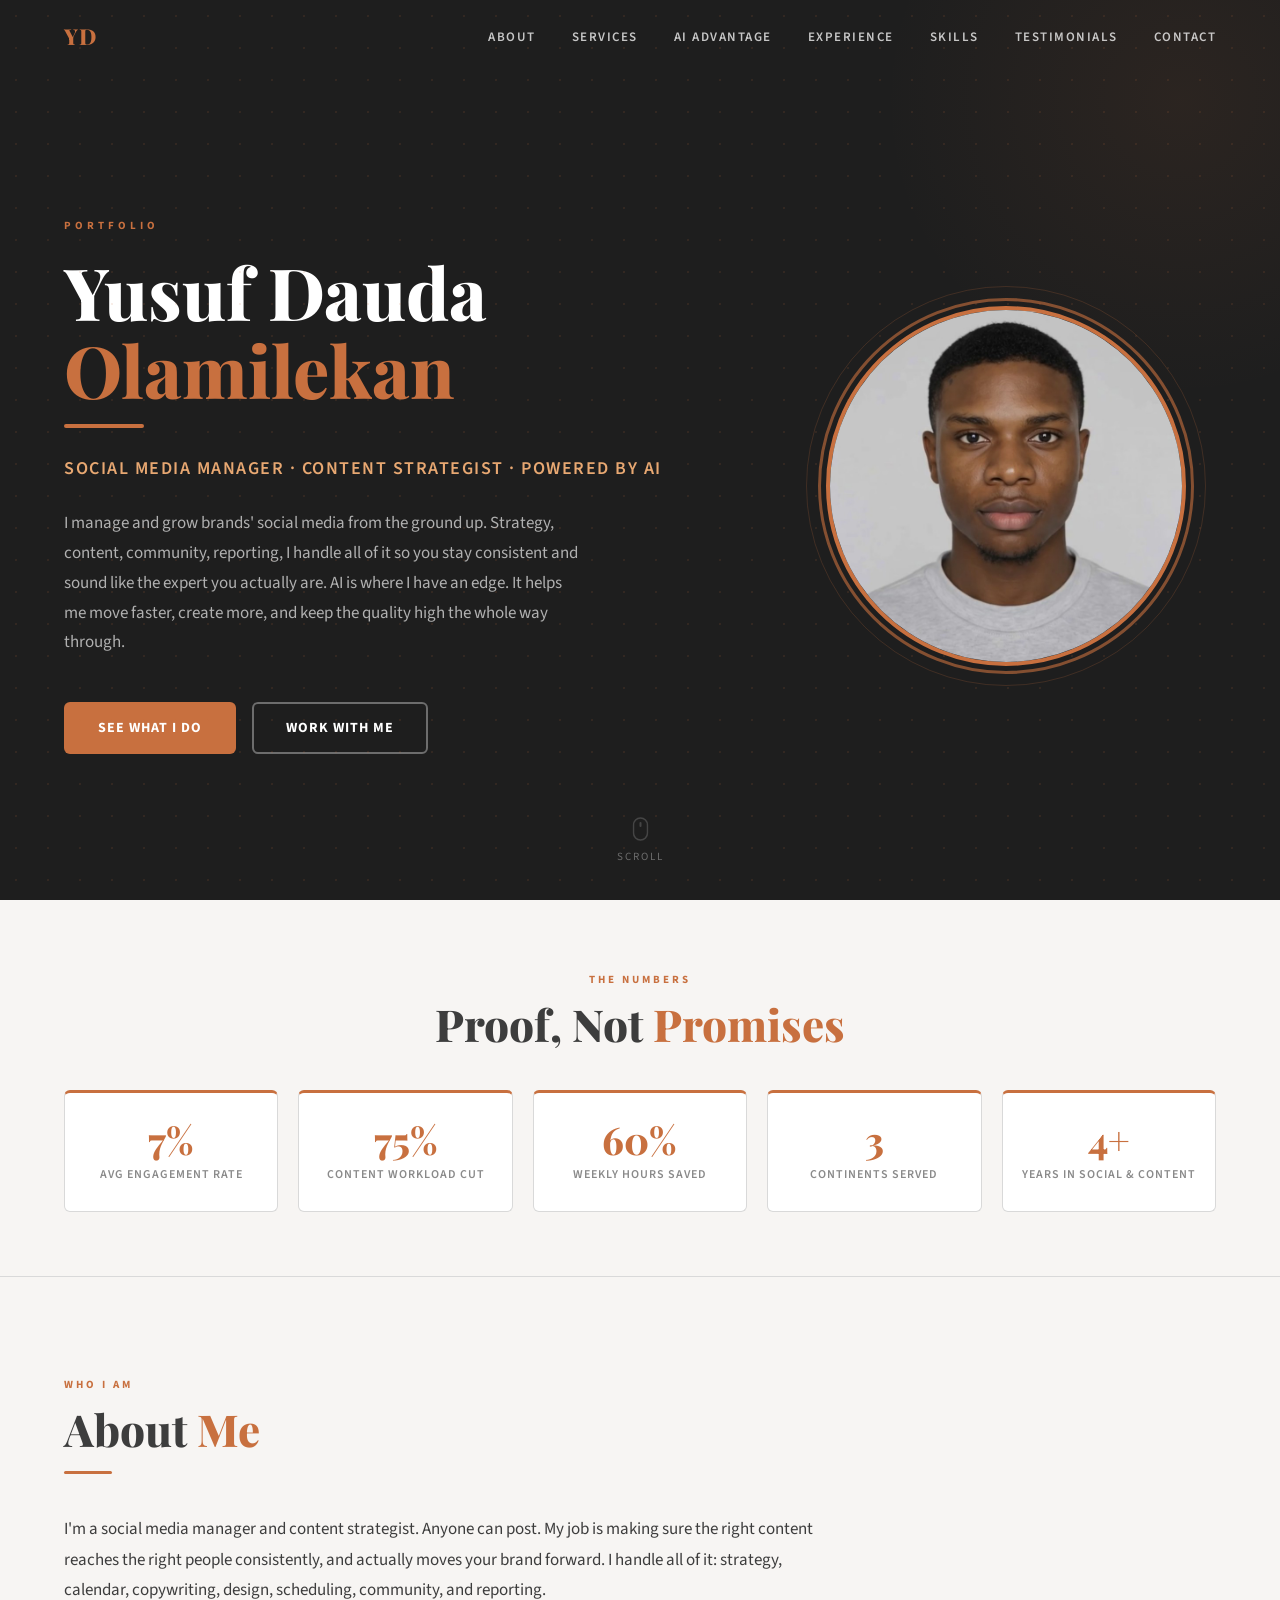
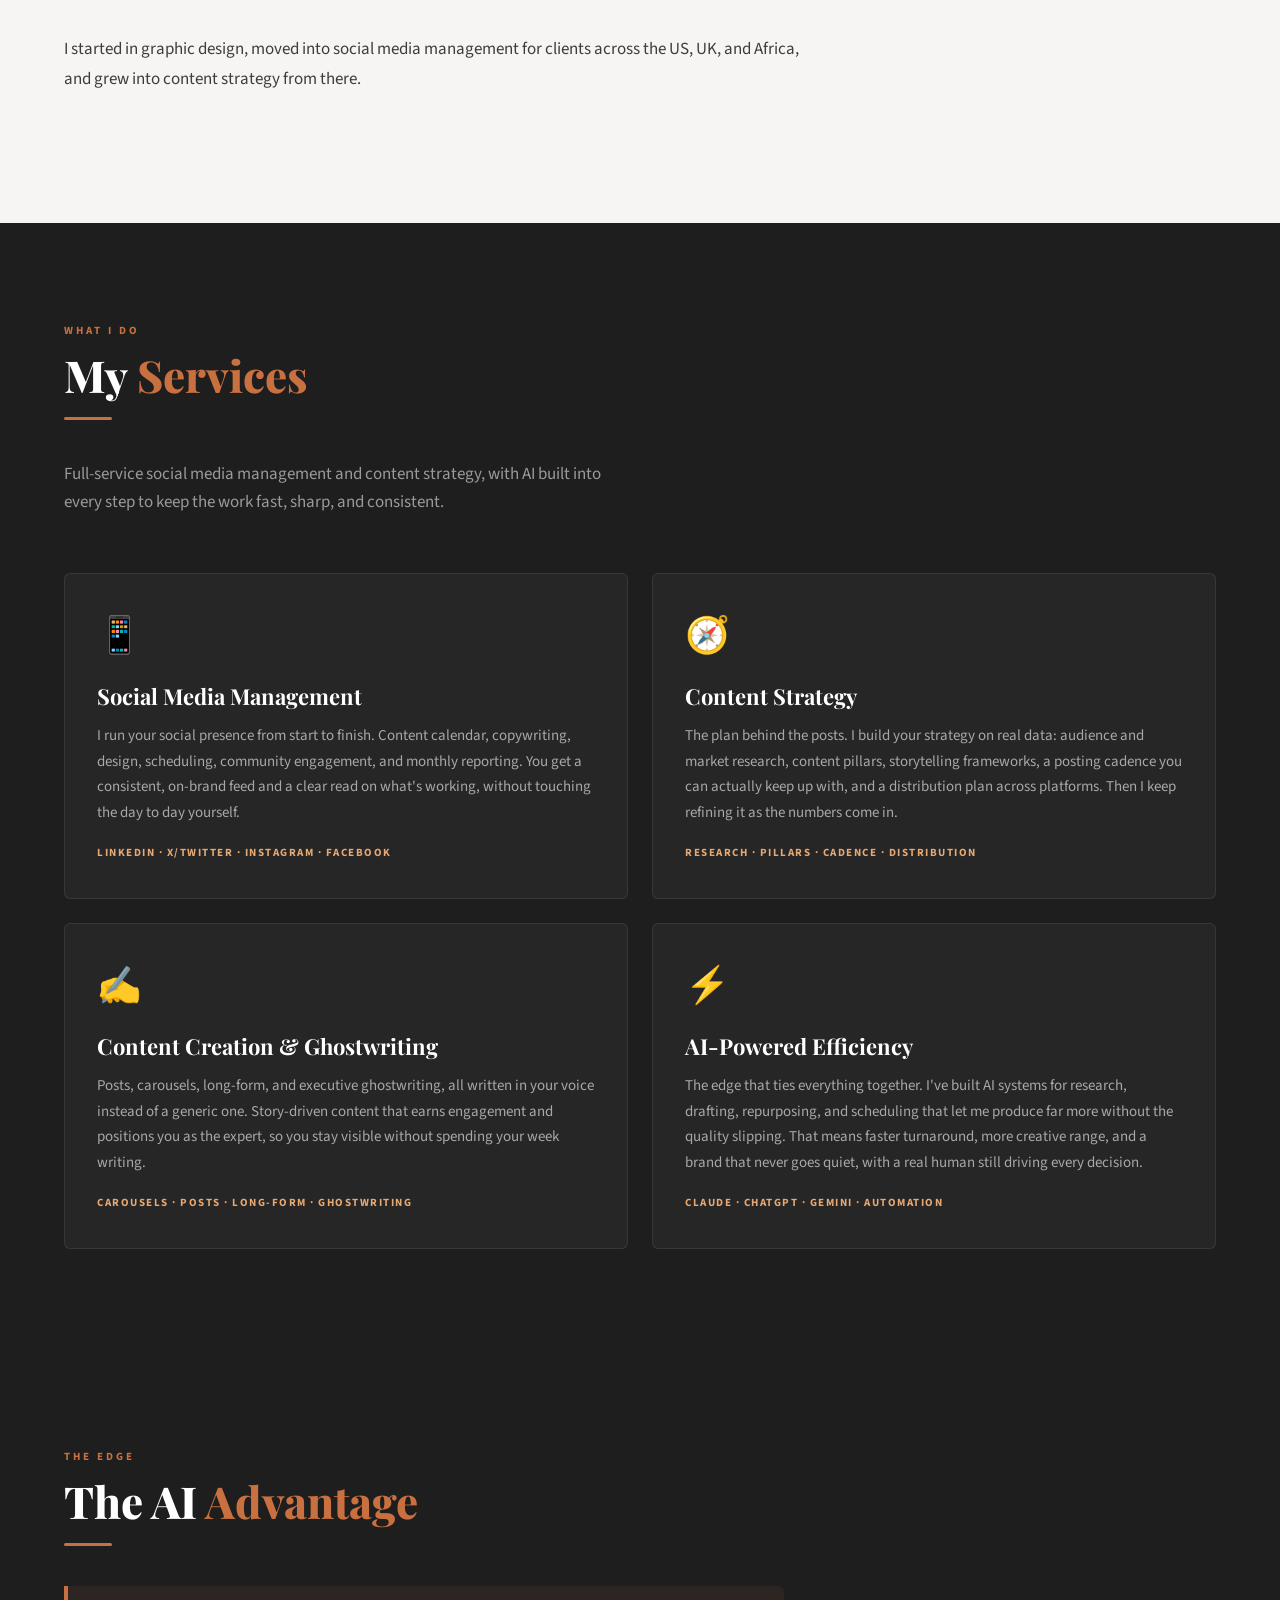
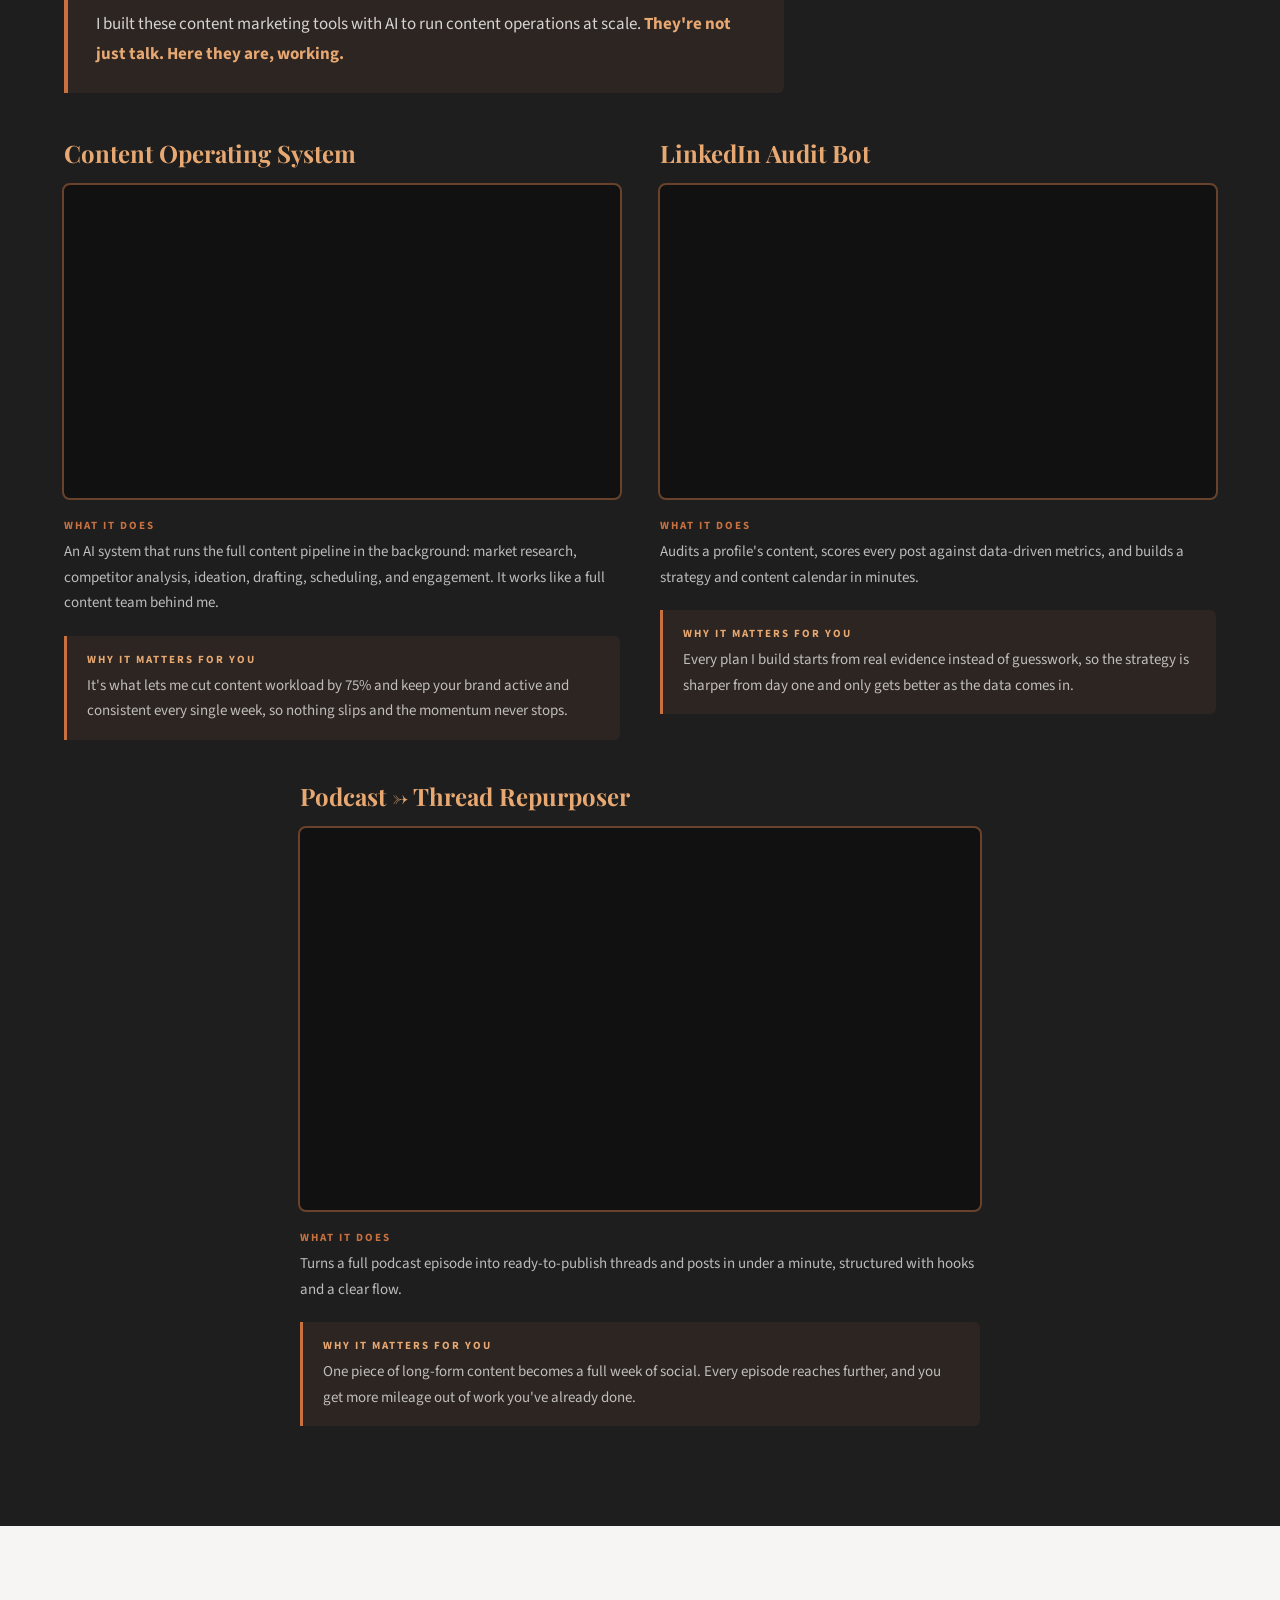
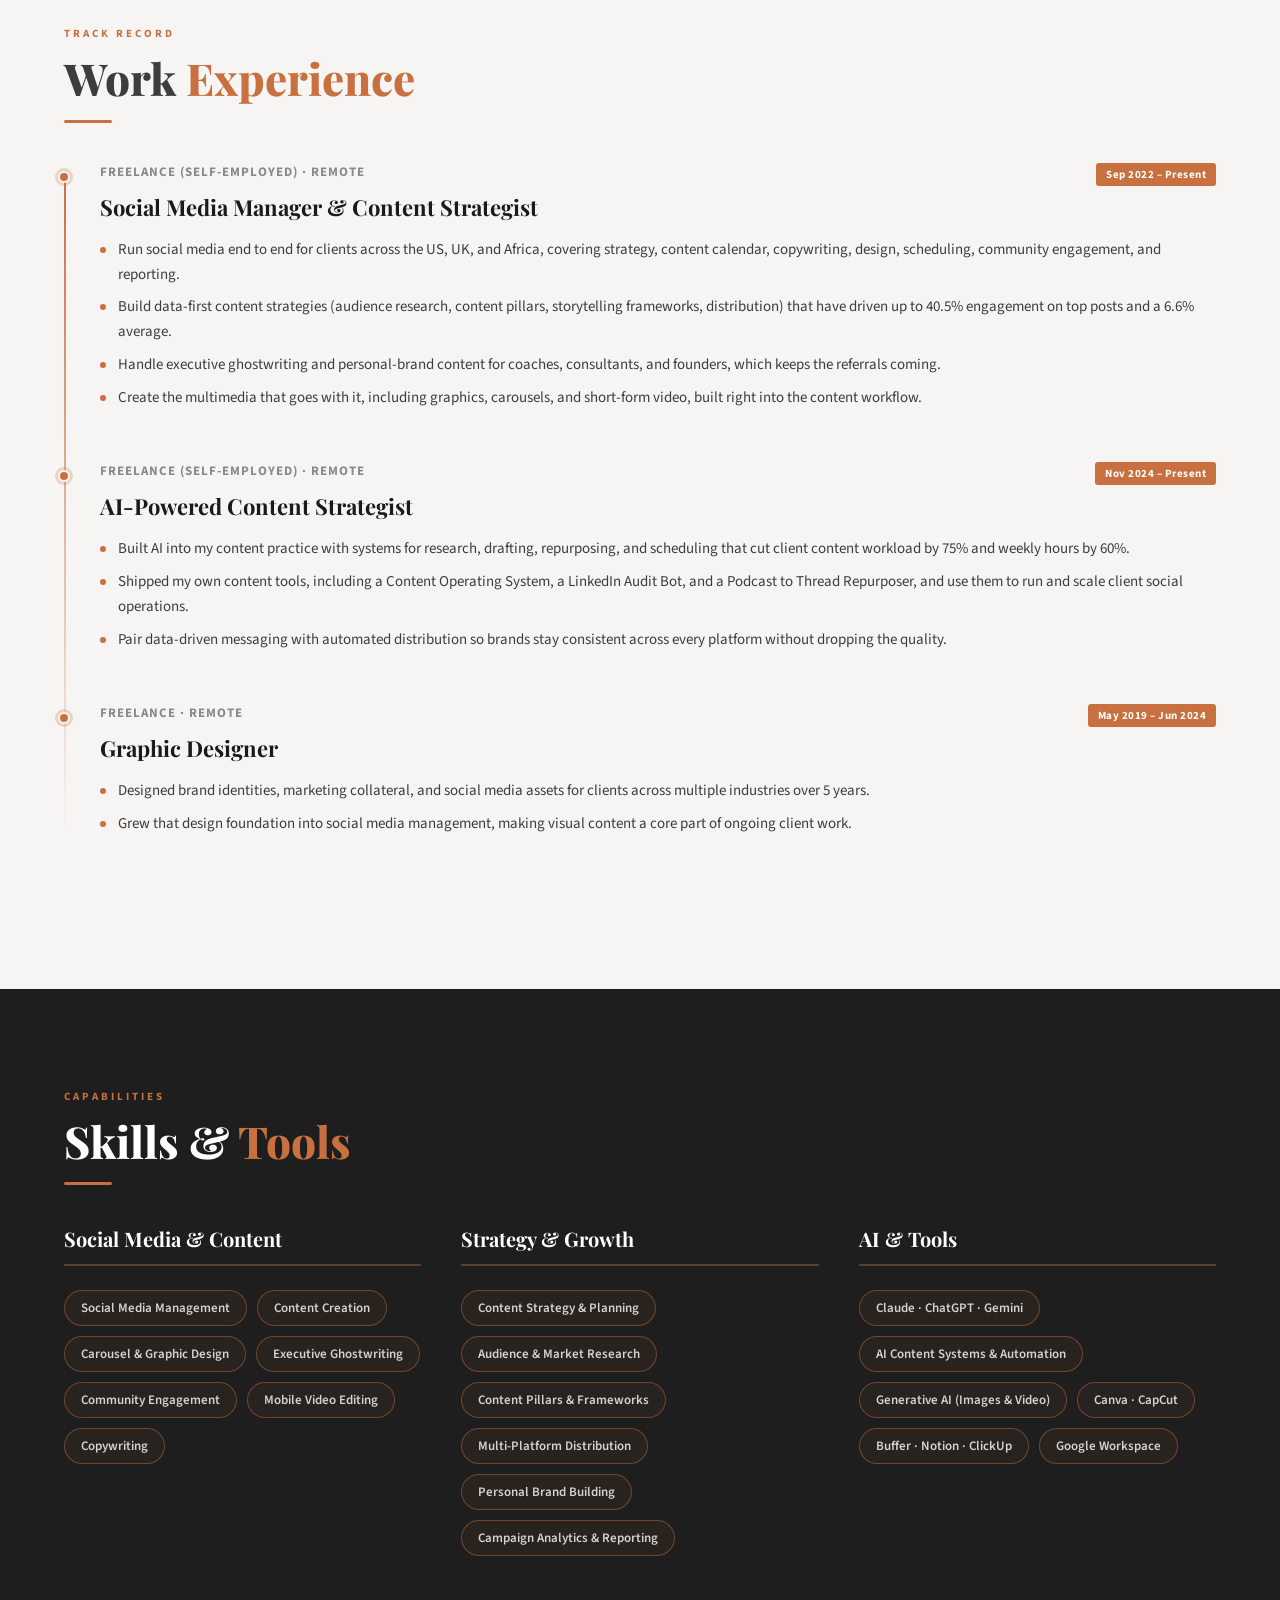
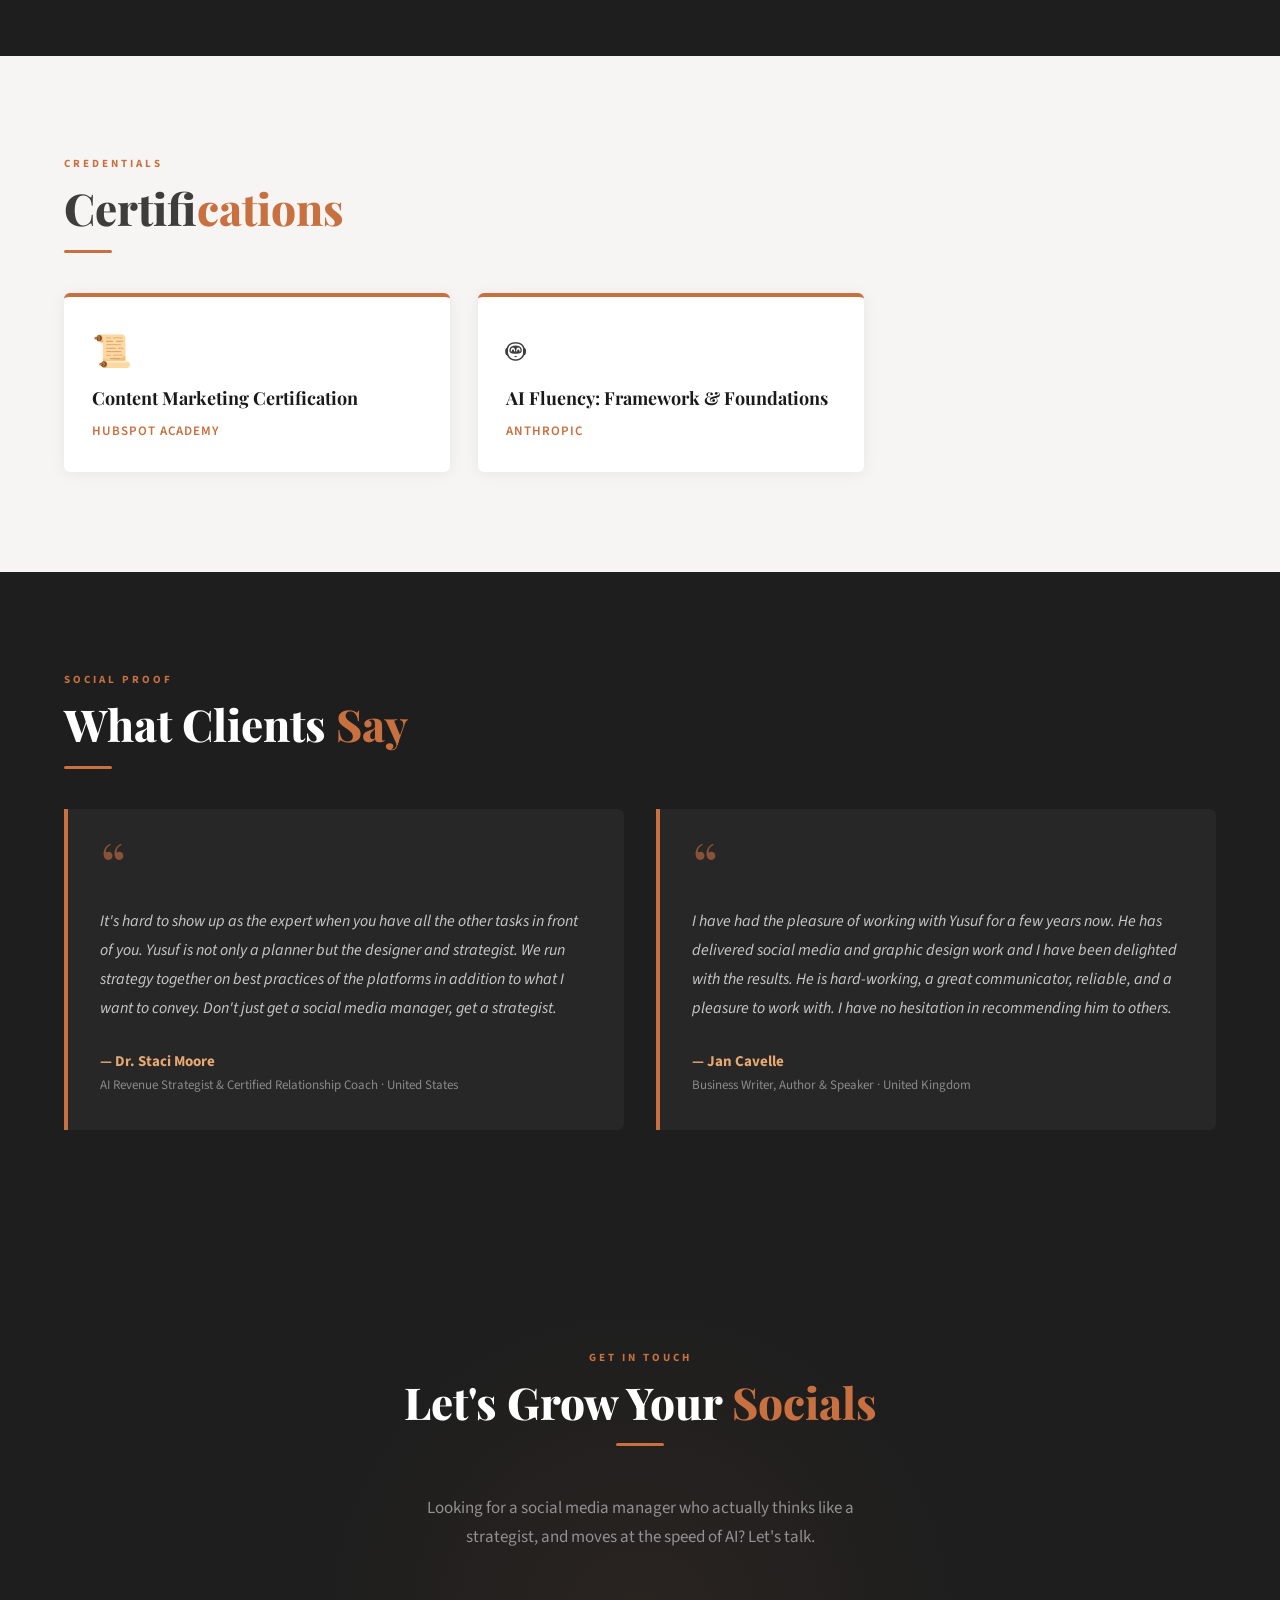
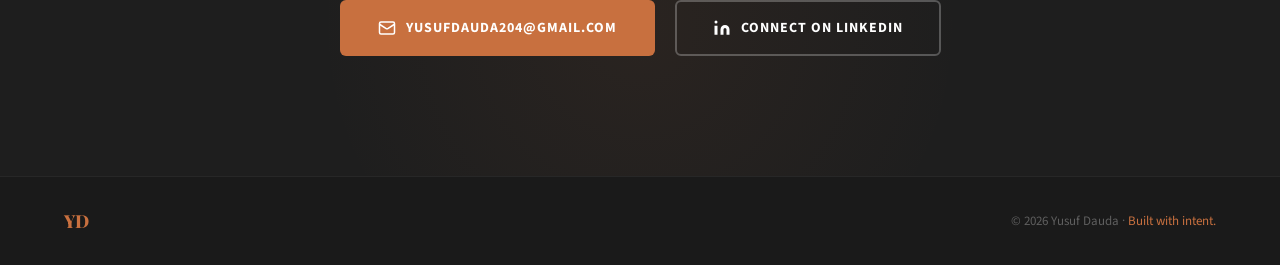
==== commit 60581a42: "Simplify AI Advantage intro, trim About, set live URL Co-Authored-By: Claude Opus 4.8 <noreply@anthr" ====
--- a/smm/index.html
+++ b/smm/index.html
@@ -7,19 +7,19 @@
   <title>Yusuf Dauda — Social Media Manager &amp; Content Strategist</title>
 
   <!-- Open Graph / Social Media Preview -->
-  <!-- TODO: replace <NEW-LINK> with the new Vercel URL once the project is deployed -->
+  <!-- Live at https://smm-yusuf-dauda.vercel.app -->
   <meta property="og:type"        content="website" />
-  <meta property="og:url"         content="https://<NEW-LINK>.vercel.app/" />
+  <meta property="og:url"         content="https://smm-yusuf-dauda.vercel.app/" />
   <meta property="og:title"       content="Yusuf Dauda — Social Media Manager &amp; Content Strategist" />
   <meta property="og:description" content="I manage and grow brands' social media from strategy to content to community. AI is my edge for speed, output, and creativity, without ever cutting corners on quality." />
-  <meta property="og:image"       content="https://<NEW-LINK>.vercel.app/assets/img/yusuf-portrait.jpg" />
+  <meta property="og:image"       content="https://smm-yusuf-dauda.vercel.app/assets/img/yusuf-portrait.jpg" />
 
   <!-- Twitter / X Card -->
   <meta name="twitter:card"        content="summary_large_image" />
-  <meta name="twitter:url"         content="https://<NEW-LINK>.vercel.app/" />
+  <meta name="twitter:url"         content="https://smm-yusuf-dauda.vercel.app/" />
   <meta name="twitter:title"       content="Yusuf Dauda — Social Media Manager &amp; Content Strategist" />
   <meta name="twitter:description" content="I manage and grow brands' social media from strategy to content to community. AI is my edge for speed, output, and creativity, without ever cutting corners on quality." />
-  <meta name="twitter:image"       content="https://<NEW-LINK>.vercel.app/assets/img/yusuf-portrait.jpg" />
+  <meta name="twitter:image"       content="https://smm-yusuf-dauda.vercel.app/assets/img/yusuf-portrait.jpg" />
 
   <link rel="stylesheet" href="css/style.css" />
 </head>
@@ -172,8 +172,7 @@
       </p>
       <p class="about__bio">
         I started in graphic design, moved into social media management for clients across the US,
-        UK, and Africa, and grew into content strategy from there. AI is the layer that lets me
-        create more and keep the quality high, without slowing down.
+        UK, and Africa, and grew into content strategy from there.
       </p>
     </div>
   </div>
@@ -259,10 +258,8 @@
 
     <div class="ai-advantage__lead fade-in delay-2">
       <p>
-        A lot of social media managers are buried in manual work, and it shows in how slow and
-        inconsistent their output gets. I built my own AI tools to run content operations, so I can
-        create more, move faster, and stay consistent even at scale, without the quality ever
-        dropping. <strong>These aren't just talk. Here they are, working.</strong>
+        I built these content marketing tools with AI to run content operations at scale.
+        <strong>They're not just talk. Here they are, working.</strong>
       </p>
     </div>
 
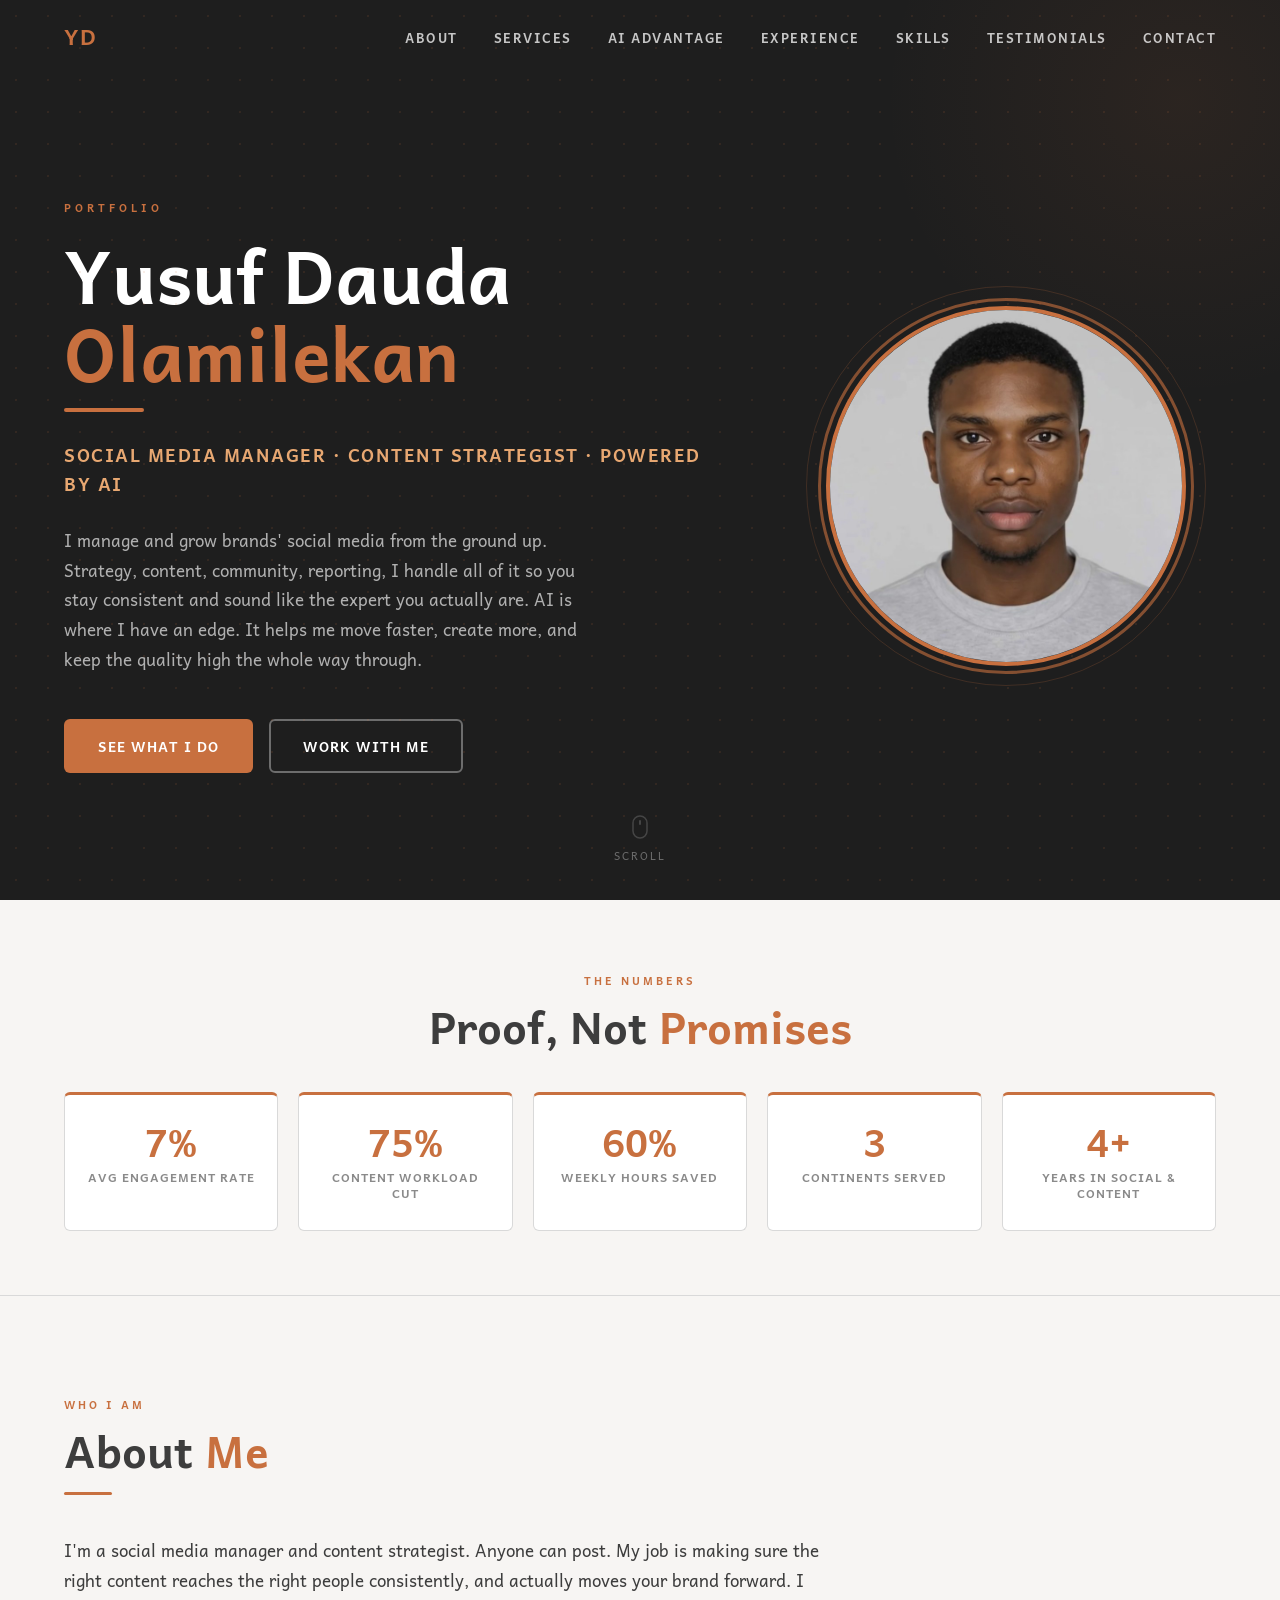
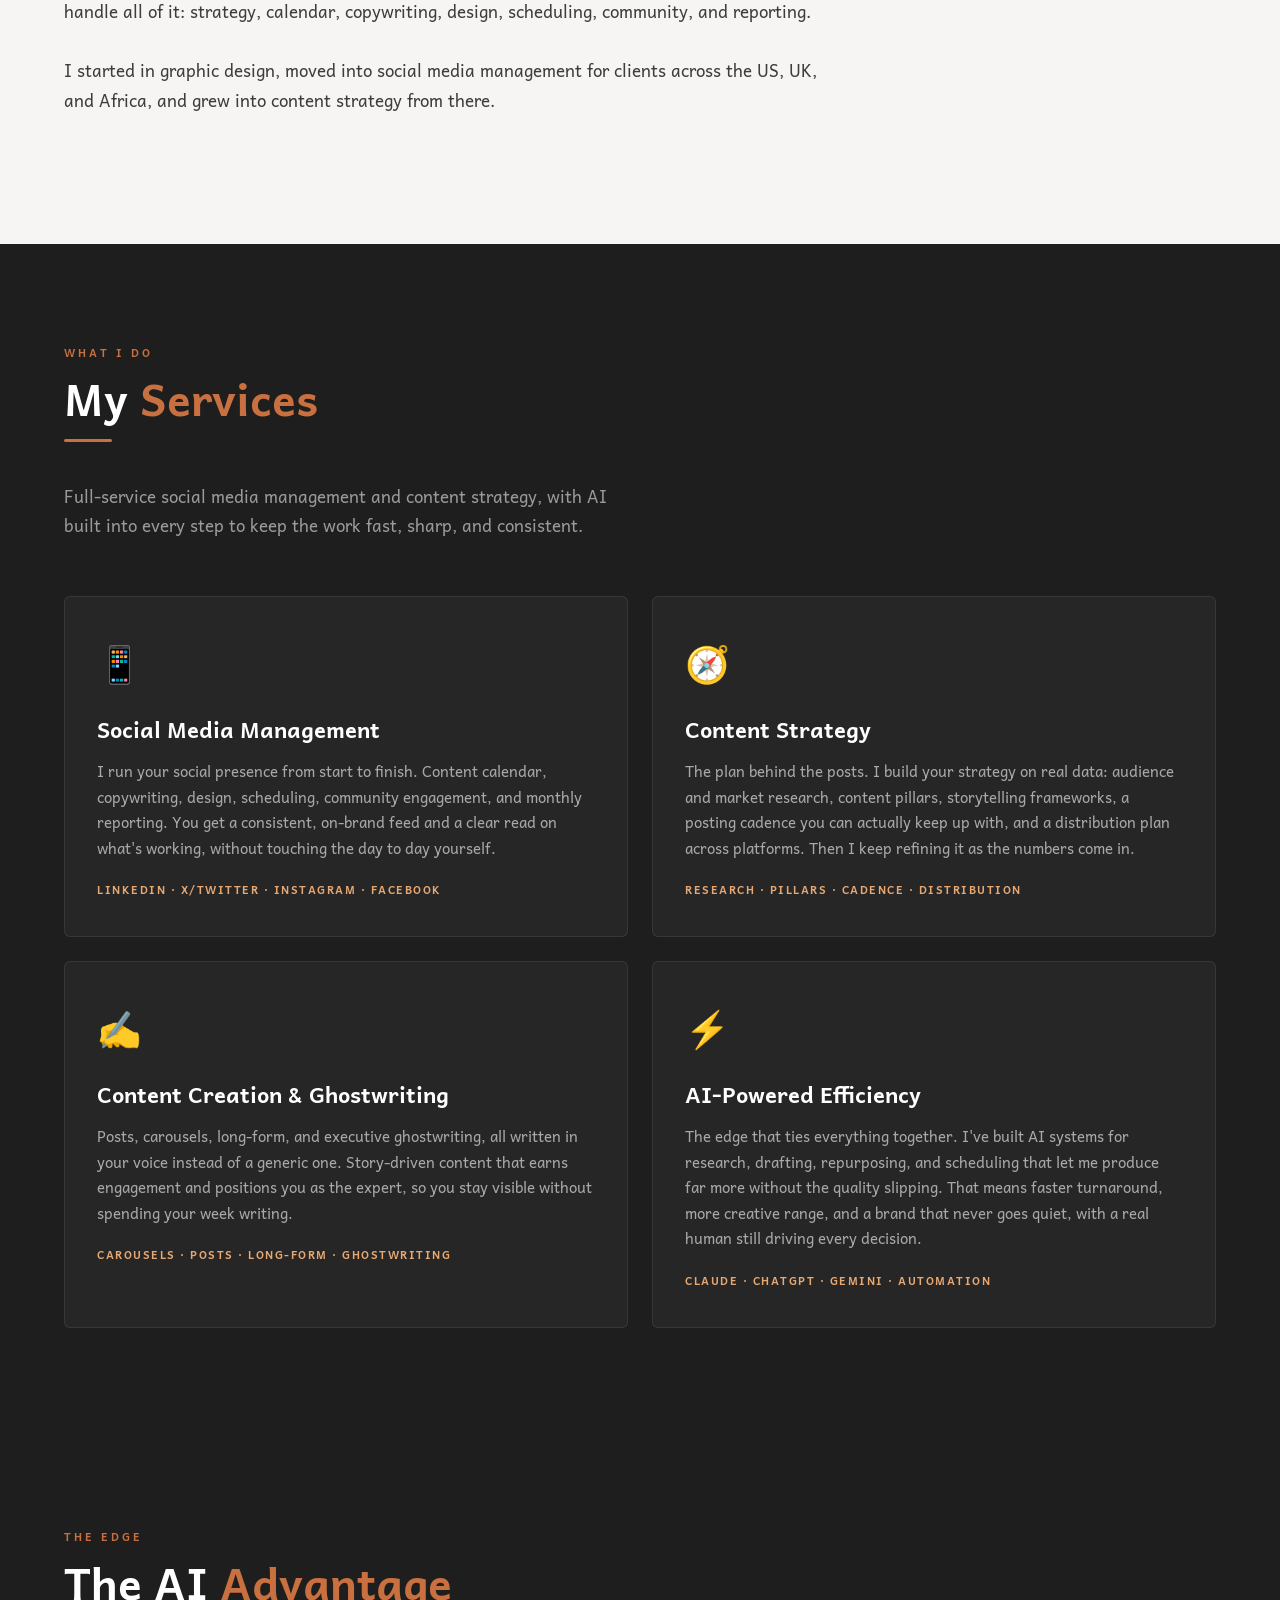
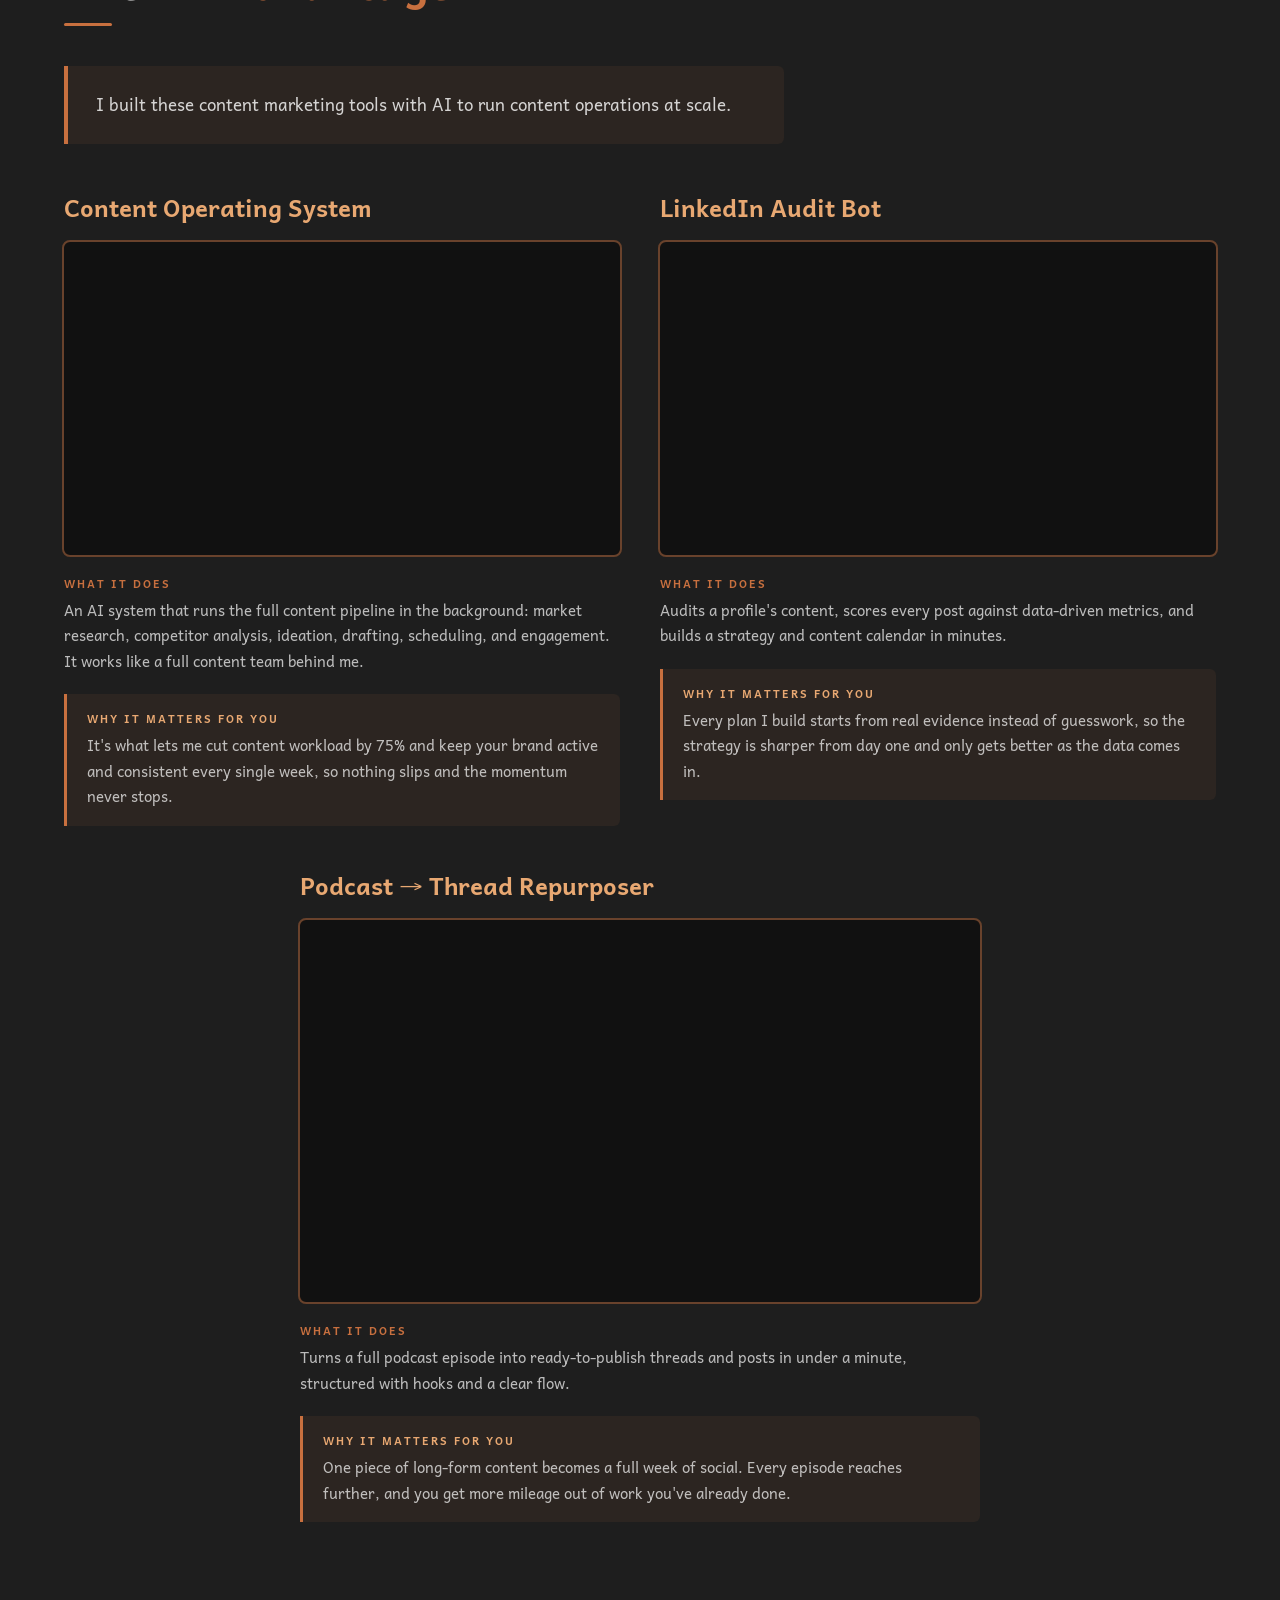
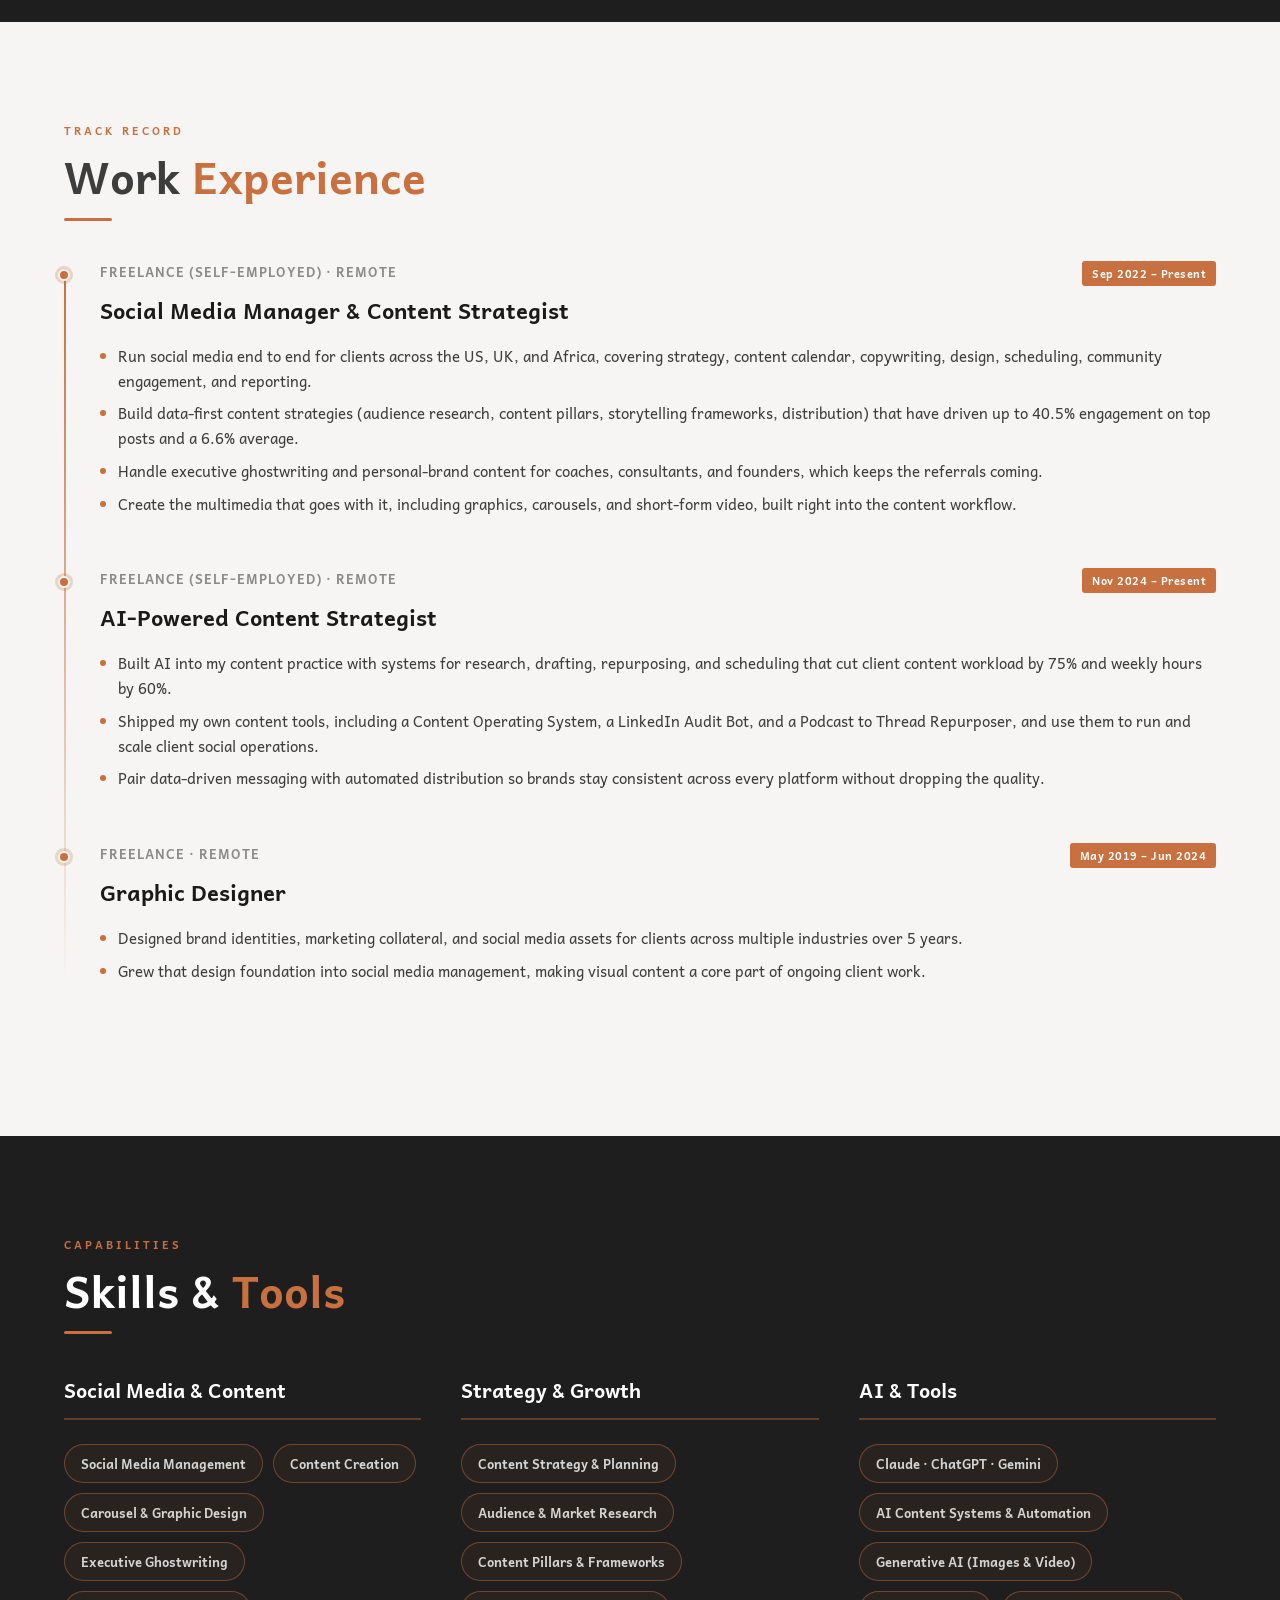
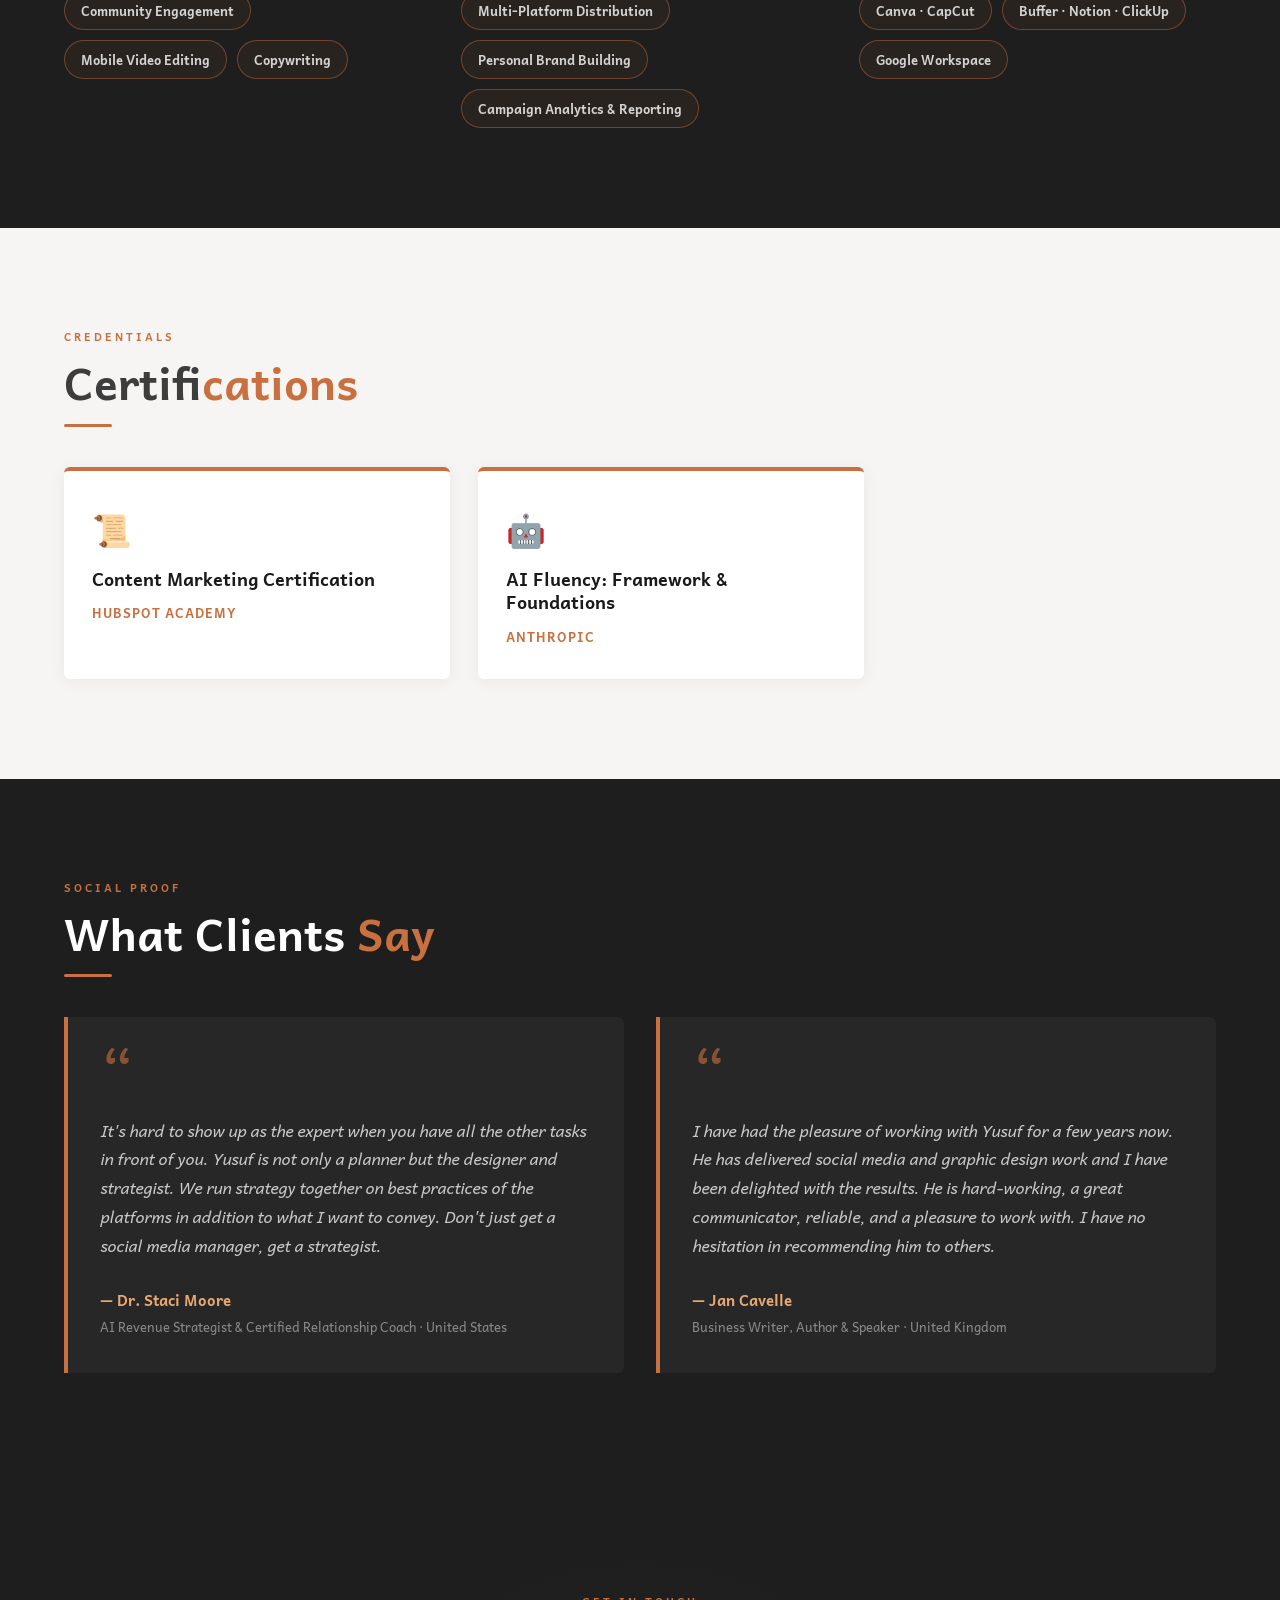
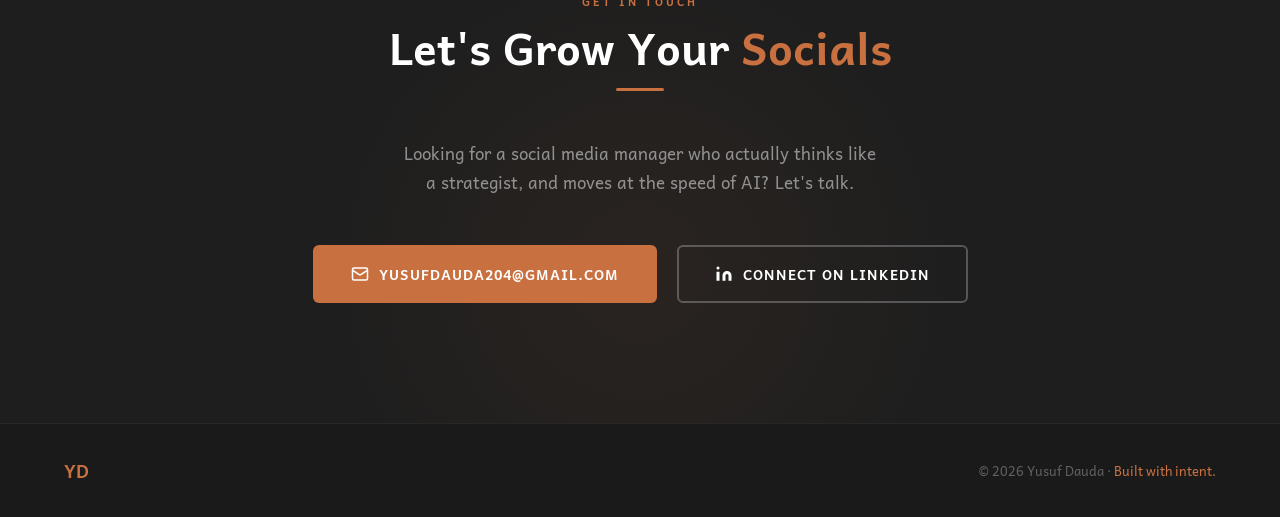
==== commit a899b00d: "SMM: switch fonts to Andika, trim AI Advantage intro Co-Authored-By: Claude Opus 4.8 <noreply@anthro" ====
--- a/smm/index.html
+++ b/smm/index.html
@@ -259,7 +259,6 @@
     <div class="ai-advantage__lead fade-in delay-2">
       <p>
         I built these content marketing tools with AI to run content operations at scale.
-        <strong>They're not just talk. Here they are, working.</strong>
       </p>
     </div>
 
--- a/smm/css/style.css
+++ b/smm/css/style.css
@@ -4,7 +4,7 @@
    ================================================================ */
 
 /* ── GOOGLE FONTS ─────────────────────────────────────────────── */
-@import url('https://fonts.googleapis.com/css2?family=Playfair+Display:ital,wght@0,400;0,600;0,700;0,800;1,400&family=Source+Sans+Pro:wght@300;400;600;700&display=swap');
+@import url('https://fonts.googleapis.com/css2?family=Andika:ital,wght@0,400;0,700;1,400;1,700&display=swap');
 
 /* ── VARIABLES ────────────────────────────────────────────────── */
 :root {
@@ -21,8 +21,8 @@
   --rule:         #D9D9D9;
   --white:        #FFFFFF;
 
-  --font-heading: 'Playfair Display', serif;
-  --font-body:    'Source Sans Pro', sans-serif;
+  --font-heading: 'Andika', sans-serif;
+  --font-body:    'Andika', sans-serif;
 
   --nav-h:        72px;
   --container:    1160px;
